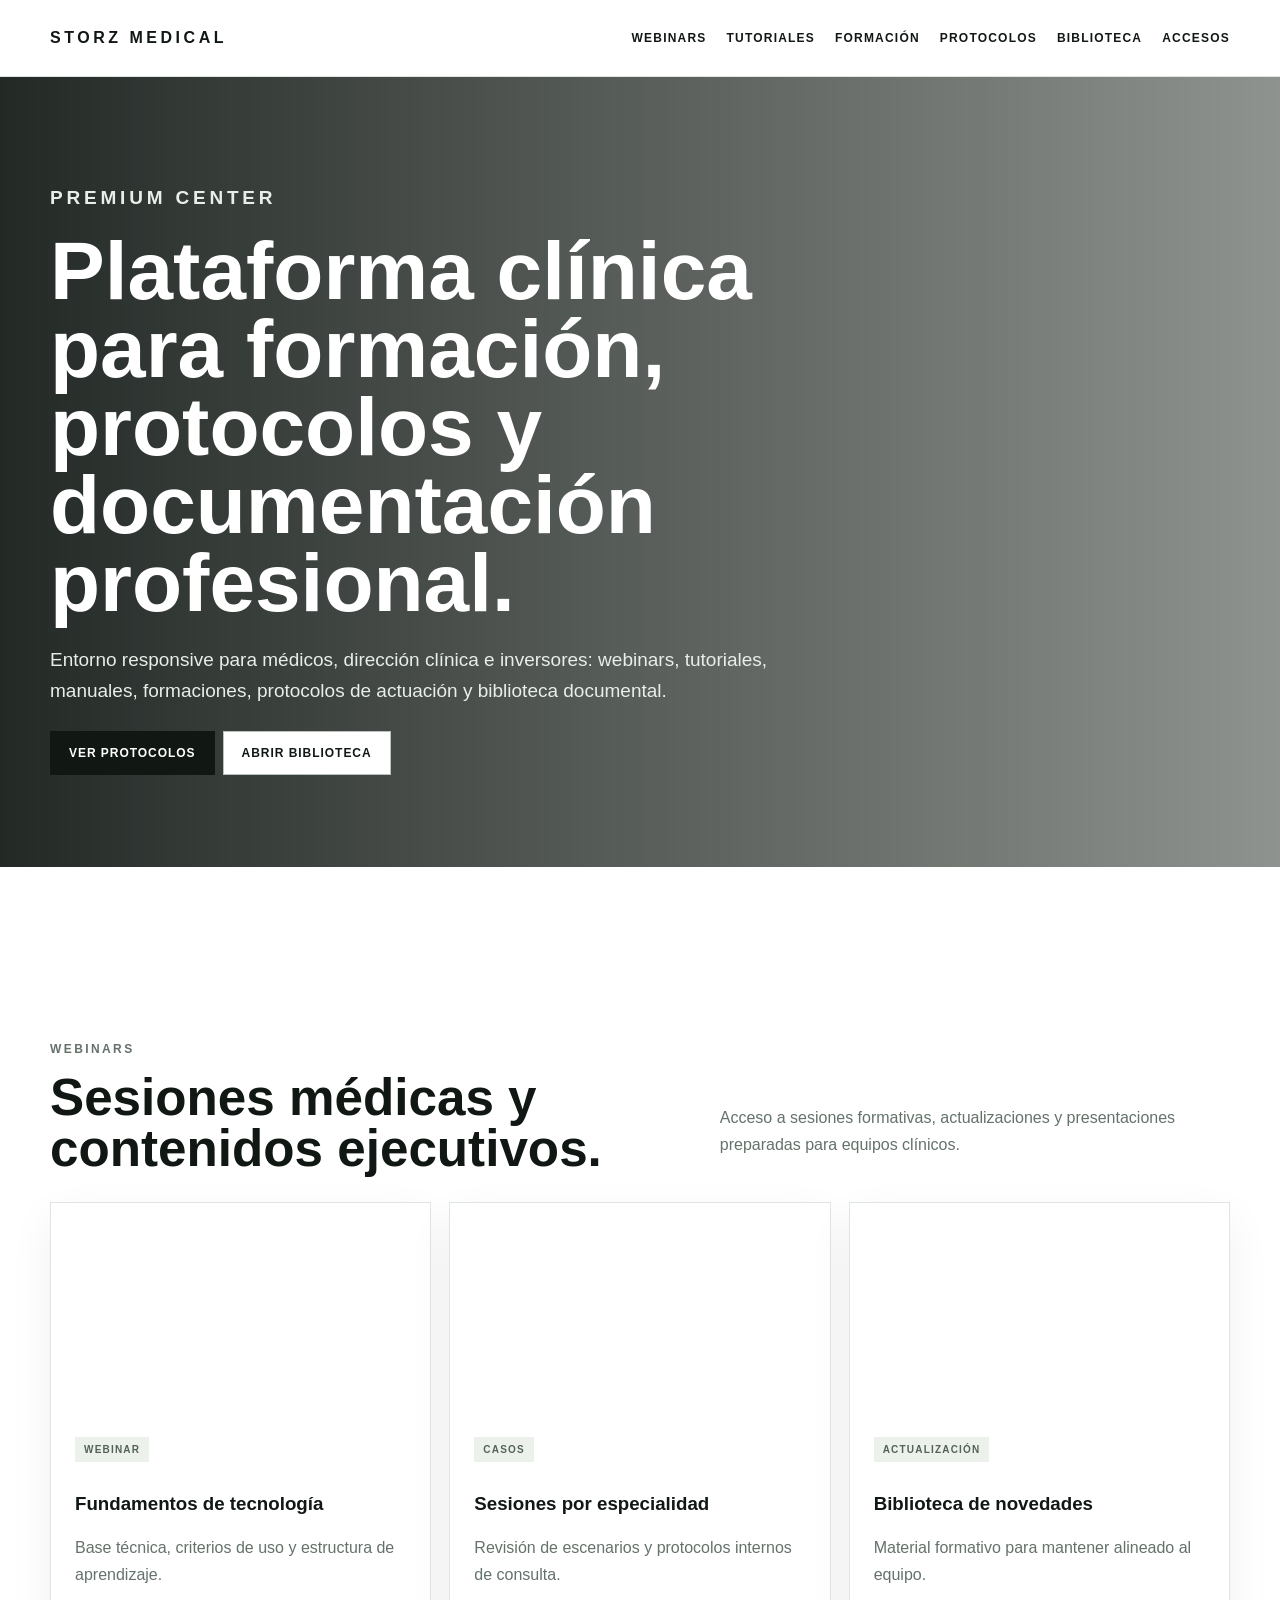
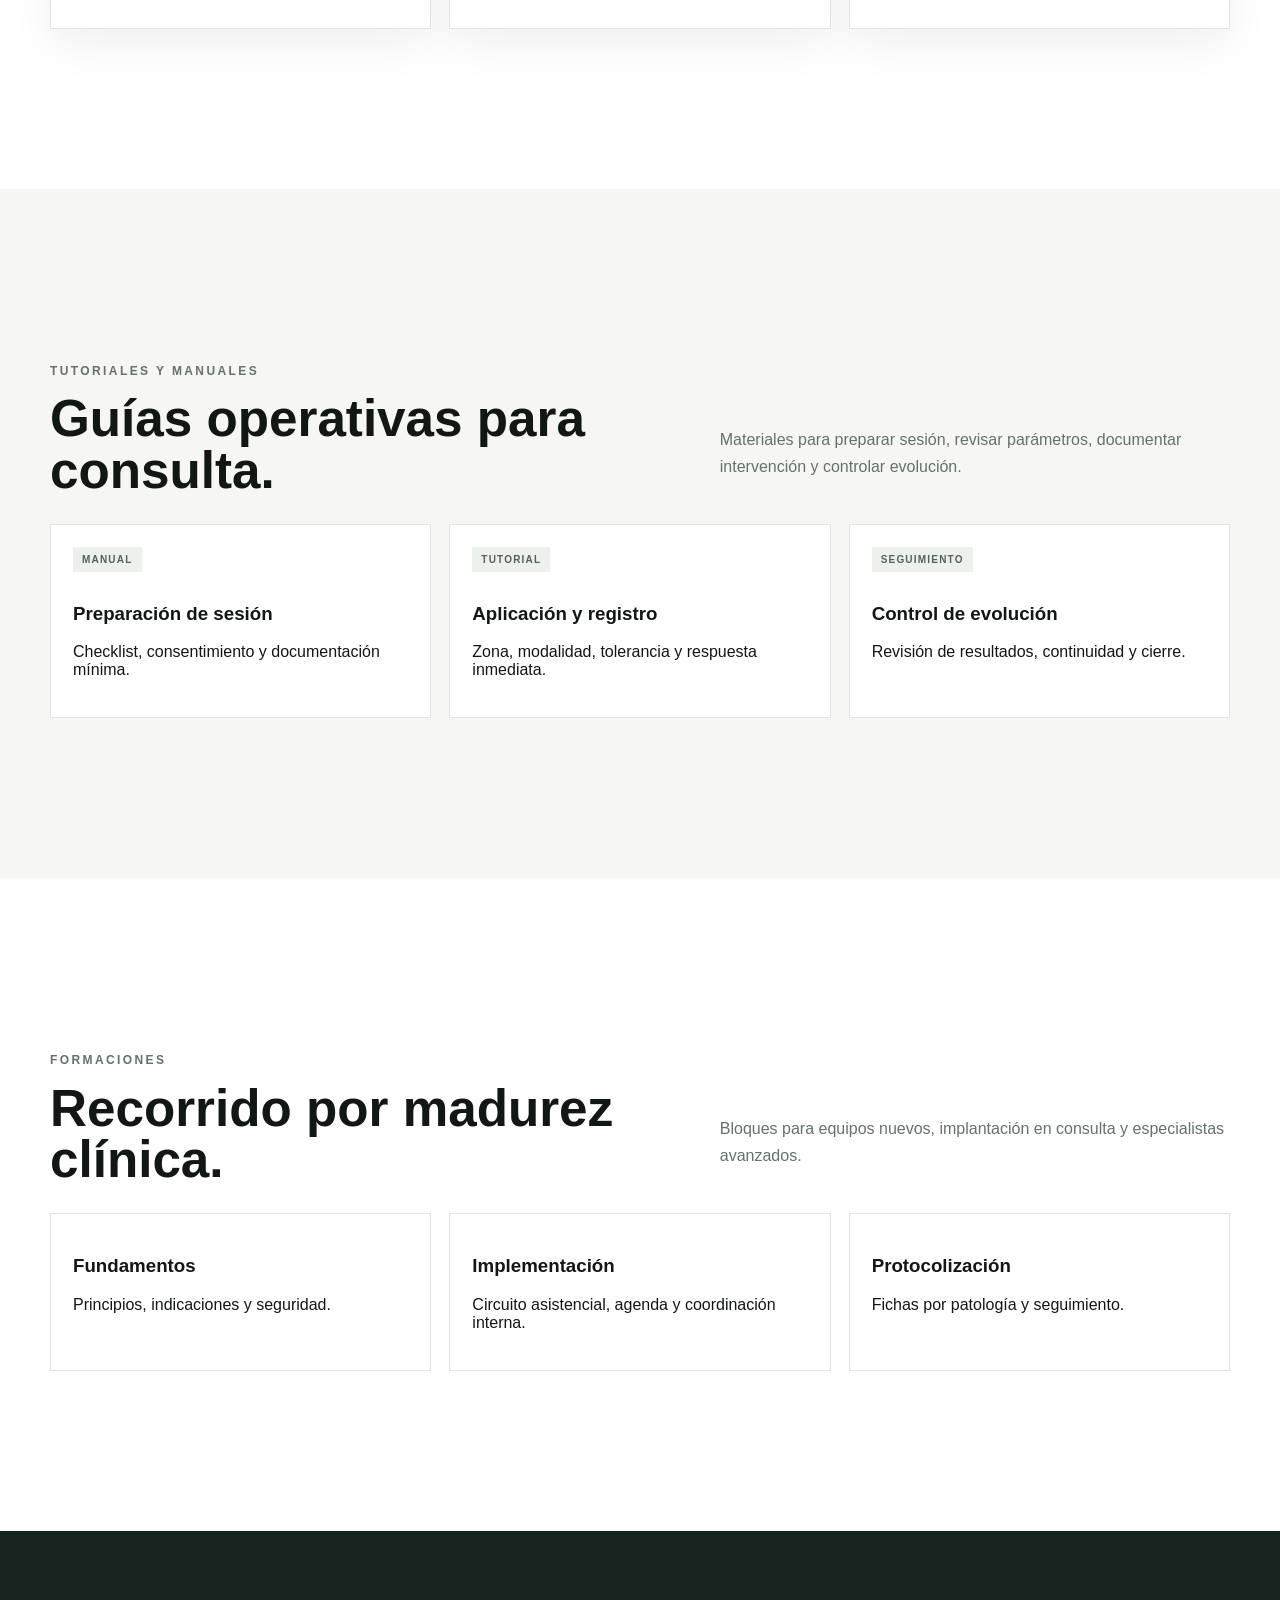
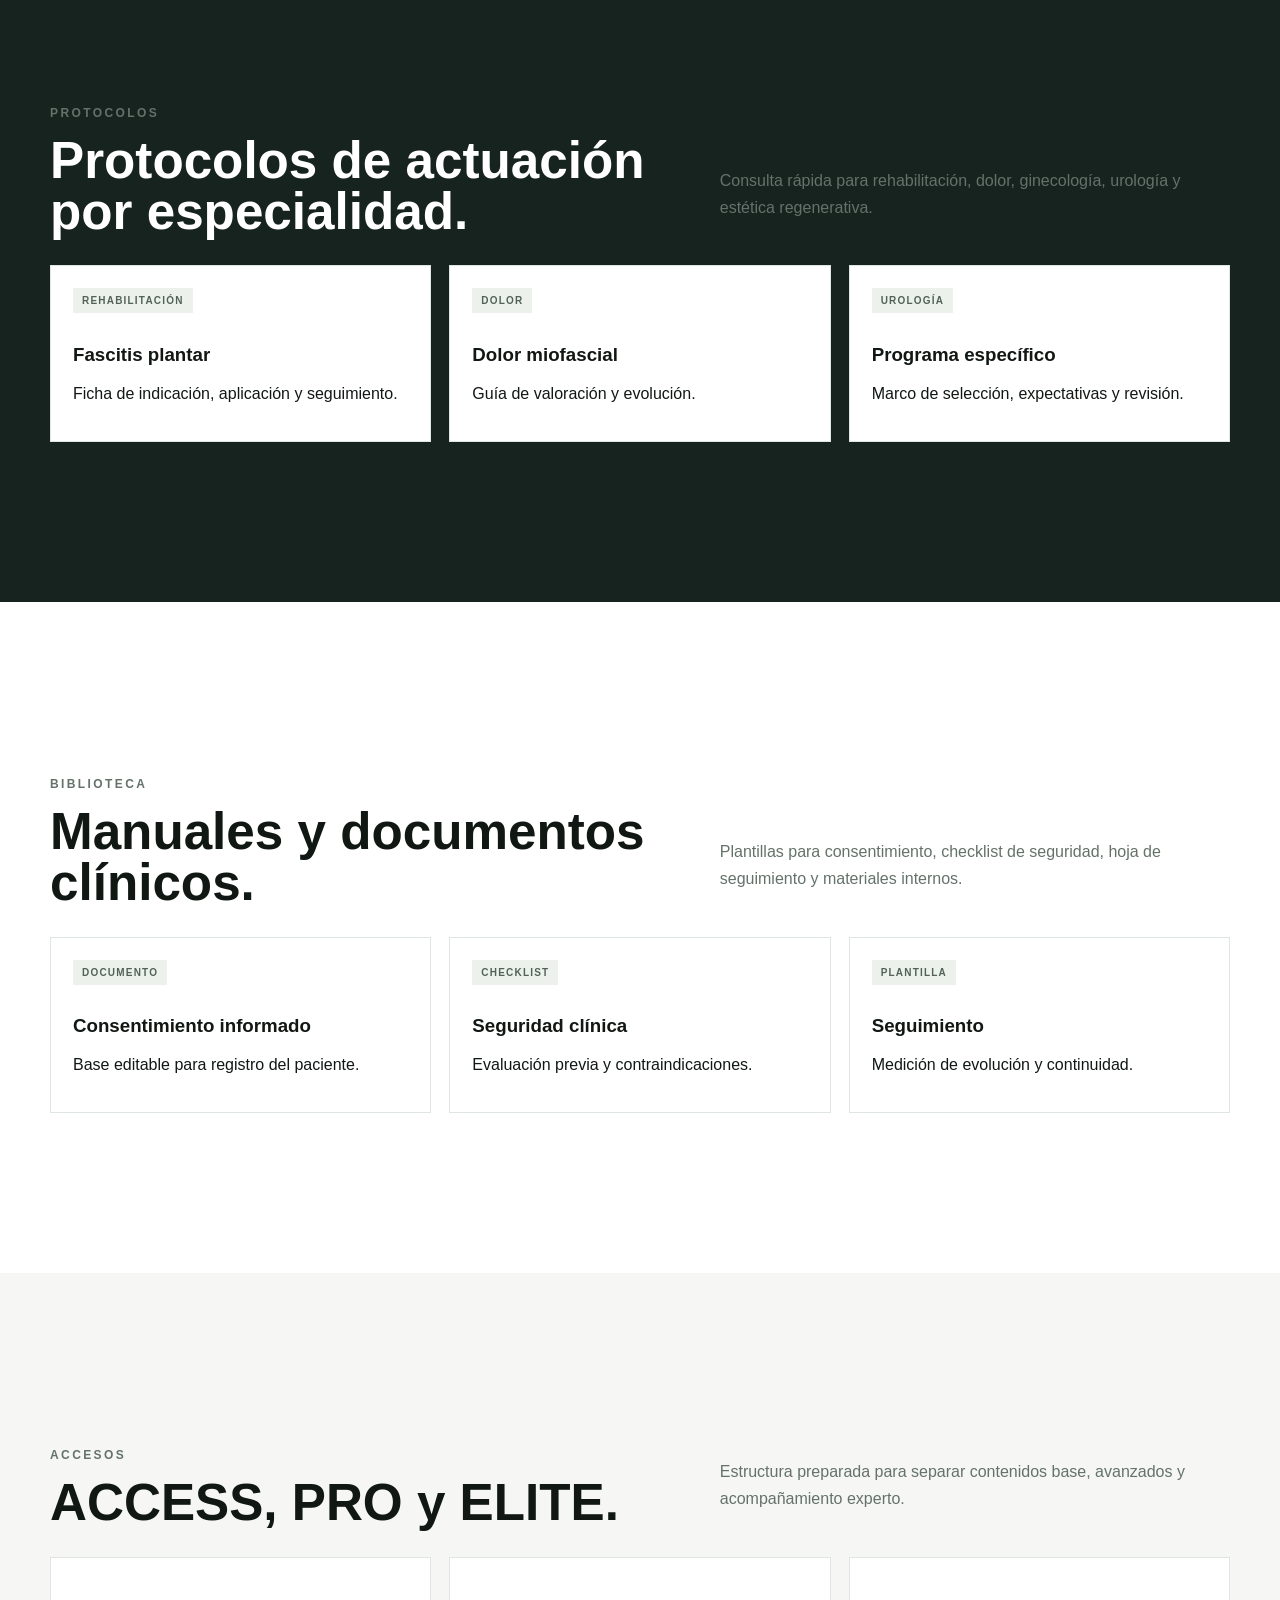
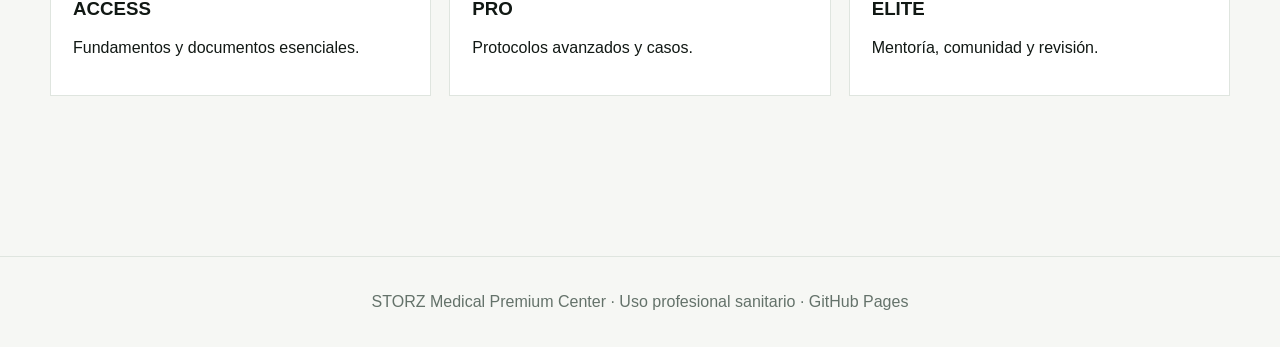
==== index.html @ dc5dd937 "Add GitHub Pages app" ====
<!doctype html><html lang="es"><head><meta charset="utf-8"><meta name="viewport" content="width=device-width,initial-scale=1"><title>STORZ Medical Premium Center</title><style>body{margin:0;font-family:Inter,Arial,sans-serif;background:#f6f7f4;color:#111814}a{text-decoration:none;color:inherit}.top{position:sticky;top:0;background:#fff;border-bottom:1px solid #dfe5df;z-index:5}.nav{max-width:1180px;margin:auto;height:76px;display:flex;align-items:center;justify-content:space-between;padding:0 24px}.logo{font-weight:800;letter-spacing:.22em}.links{display:flex;gap:20px;font-size:12px;text-transform:uppercase;letter-spacing:.1em;font-weight:800}.hero{background:linear-gradient(90deg,rgba(17,24,20,.92),rgba(17,24,20,.45)),url('https://images.unsplash.com/photo-1519494026892-80bbd2d6fd0d?auto=format&fit=crop&w=2200&q=82') center/cover;color:white}.wrap{max-width:1180px;margin:auto;padding:86px 24px}.hero h1{font-size:clamp(42px,7vw,82px);line-height:.95;max-width:880px;margin:0 0 22px}.hero p{font-size:19px;line-height:1.65;max-width:760px;color:#e8eee8}.btn{display:inline-flex;margin:6px 8px 6px 0;padding:14px 18px;border:1px solid #b9c2ba;background:#fff;color:#111814;font-weight:800;text-transform:uppercase;font-size:12px;letter-spacing:.08em}.btn.dark{background:#111814;color:white;border-color:#111814}.section{padding:74px 0}.section.white{background:#fff}.head{display:grid;grid-template-columns:1fr .8fr;gap:32px;align-items:end;margin-bottom:28px}.eyebrow{text-transform:uppercase;letter-spacing:.2em;font-size:12px;font-weight:900;color:#6f7f72}.head h2{font-size:clamp(32px,4vw,54px);line-height:1;margin:0}.head p,.card p{color:#64726a;line-height:1.7}.grid{display:grid;grid-template-columns:repeat(3,1fr);gap:18px}.card{background:white;border:1px solid #dfe5df;box-shadow:0 16px 42px rgba(17,24,20,.06);overflow:hidden}.pic{height:210px;background:var(--img) center/cover}.body{padding:24px}.tag{display:inline-block;background:#edf1ec;color:#536258;font-weight:900;font-size:10px;text-transform:uppercase;letter-spacing:.12em;padding:7px 9px;margin-bottom:12px}.dark{background:#17231f;color:white}.dark .card{color:#111814}.filters{display:flex;gap:10px;flex-wrap:wrap;margin-bottom:22px}.mini{background:#fff;border:1px solid #dfe5df;padding:22px;color:#111814}.footer{padding:36px 24px;text-align:center;color:#64726a;border-top:1px solid #dfe5df}@media(max-width:820px){.links{display:none}.head,.grid{grid-template-columns:1fr}.wrap{padding:56px 20px}}</style></head><body><header class="top"><div class="nav"><a class="logo" href="#home">STORZ MEDICAL</a><nav class="links"><a href="#webinars">Webinars</a><a href="#tutoriales">Tutoriales</a><a href="#formacion">Formación</a><a href="#protocolos">Protocolos</a><a href="#biblioteca">Biblioteca</a><a href="#accesos">Accesos</a></nav></div></header><main id="home"><section class="hero"><div class="wrap"><p class="eyebrow">Premium Center</p><h1>Plataforma clínica para formación, protocolos y documentación profesional.</h1><p>Entorno responsive para médicos, dirección clínica e inversores: webinars, tutoriales, manuales, formaciones, protocolos de actuación y biblioteca documental.</p><a class="btn dark" href="#protocolos">Ver protocolos</a><a class="btn" href="#biblioteca">Abrir biblioteca</a></div></section><section id="webinars" class="section white"><div class="wrap"><div class="head"><div><p class="eyebrow">Webinars</p><h2>Sesiones médicas y contenidos ejecutivos.</h2></div><p>Acceso a sesiones formativas, actualizaciones y presentaciones preparadas para equipos clínicos.</p></div><div class="grid"><article class="card"><div class="pic" style="--img:url('https://images.unsplash.com/photo-1579684385127-1ef15d508118?auto=format&fit=crop&w=1600&q=82')"></div><div class="body"><span class="tag">Webinar</span><h3>Fundamentos de tecnología</h3><p>Base técnica, criterios de uso y estructura de aprendizaje.</p></div></article><article class="card"><div class="pic" style="--img:url('https://images.unsplash.com/photo-1580281658626-ee379f3cce93?auto=format&fit=crop&w=1600&q=82')"></div><div class="body"><span class="tag">Casos</span><h3>Sesiones por especialidad</h3><p>Revisión de escenarios y protocolos internos de consulta.</p></div></article><article class="card"><div class="pic" style="--img:url('https://images.unsplash.com/photo-1582750433449-648ed127bb54?auto=format&fit=crop&w=1600&q=82')"></div><div class="body"><span class="tag">Actualización</span><h3>Biblioteca de novedades</h3><p>Material formativo para mantener alineado al equipo.</p></div></article></div></div></section><section id="tutoriales" class="section"><div class="wrap"><div class="head"><div><p class="eyebrow">Tutoriales y manuales</p><h2>Guías operativas para consulta.</h2></div><p>Materiales para preparar sesión, revisar parámetros, documentar intervención y controlar evolución.</p></div><div class="grid"><div class="mini"><span class="tag">Manual</span><h3>Preparación de sesión</h3><p>Checklist, consentimiento y documentación mínima.</p></div><div class="mini"><span class="tag">Tutorial</span><h3>Aplicación y registro</h3><p>Zona, modalidad, tolerancia y respuesta inmediata.</p></div><div class="mini"><span class="tag">Seguimiento</span><h3>Control de evolución</h3><p>Revisión de resultados, continuidad y cierre.</p></div></div></div></section><section id="formacion" class="section white"><div class="wrap"><div class="head"><div><p class="eyebrow">Formaciones</p><h2>Recorrido por madurez clínica.</h2></div><p>Bloques para equipos nuevos, implantación en consulta y especialistas avanzados.</p></div><div class="grid"><div class="mini"><h3>Fundamentos</h3><p>Principios, indicaciones y seguridad.</p></div><div class="mini"><h3>Implementación</h3><p>Circuito asistencial, agenda y coordinación interna.</p></div><div class="mini"><h3>Protocolización</h3><p>Fichas por patología y seguimiento.</p></div></div></div></section><section id="protocolos" class="section dark"><div class="wrap"><div class="head"><div><p class="eyebrow">Protocolos</p><h2>Protocolos de actuación por especialidad.</h2></div><p>Consulta rápida para rehabilitación, dolor, ginecología, urología y estética regenerativa.</p></div><div class="grid"><div class="mini"><span class="tag">Rehabilitación</span><h3>Fascitis plantar</h3><p>Ficha de indicación, aplicación y seguimiento.</p></div><div class="mini"><span class="tag">Dolor</span><h3>Dolor miofascial</h3><p>Guía de valoración y evolución.</p></div><div class="mini"><span class="tag">Urología</span><h3>Programa específico</h3><p>Marco de selección, expectativas y revisión.</p></div></div></div></section><section id="biblioteca" class="section white"><div class="wrap"><div class="head"><div><p class="eyebrow">Biblioteca</p><h2>Manuales y documentos clínicos.</h2></div><p>Plantillas para consentimiento, checklist de seguridad, hoja de seguimiento y materiales internos.</p></div><div class="grid"><div class="mini"><span class="tag">Documento</span><h3>Consentimiento informado</h3><p>Base editable para registro del paciente.</p></div><div class="mini"><span class="tag">Checklist</span><h3>Seguridad clínica</h3><p>Evaluación previa y contraindicaciones.</p></div><div class="mini"><span class="tag">Plantilla</span><h3>Seguimiento</h3><p>Medición de evolución y continuidad.</p></div></div></div></section><section id="accesos" class="section"><div class="wrap"><div class="head"><div><p class="eyebrow">Accesos</p><h2>ACCESS, PRO y ELITE.</h2></div><p>Estructura preparada para separar contenidos base, avanzados y acompañamiento experto.</p></div><div class="grid"><div class="mini"><h3>ACCESS</h3><p>Fundamentos y documentos esenciales.</p></div><div class="mini"><h3>PRO</h3><p>Protocolos avanzados y casos.</p></div><div class="mini"><h3>ELITE</h3><p>Mentoría, comunidad y revisión.</p></div></div></div></section></main><footer class="footer">STORZ Medical Premium Center · Uso profesional sanitario · GitHub Pages</footer></body></html>
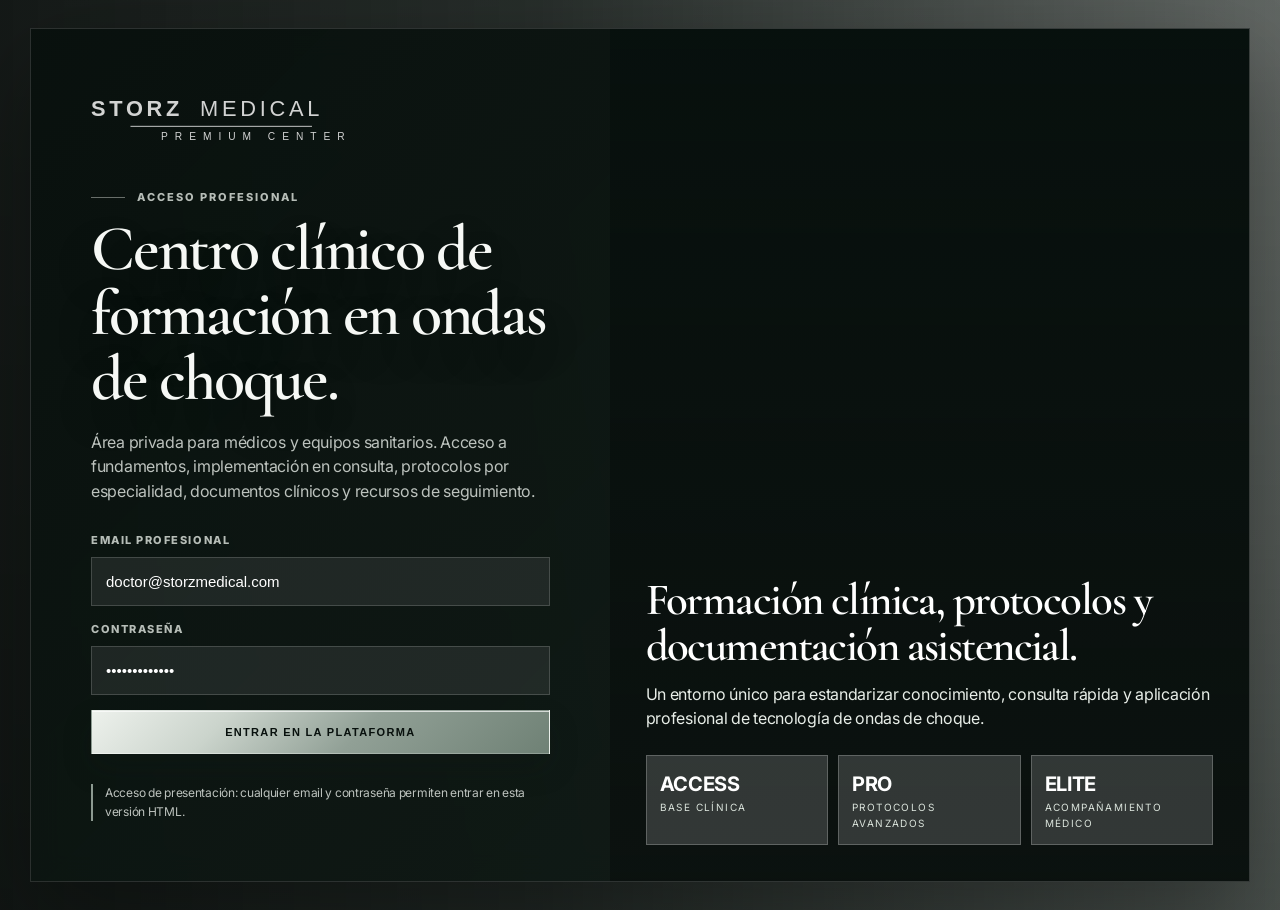
==== commit ba24633b: "New3" ====
--- a/index.html
+++ b/index.html
@@ -1 +1,739 @@
-<!doctype html><html lang="es"><head><meta charset="utf-8"><meta name="viewport" content="width=device-width,initial-scale=1"><title>STORZ Medical Premium Center</title><style>body{margin:0;font-family:Inter,Arial,sans-serif;background:#f6f7f4;color:#111814}a{text-decoration:none;color:inherit}.top{position:sticky;top:0;background:#fff;border-bottom:1px solid #dfe5df;z-index:5}.nav{max-width:1180px;margin:auto;height:76px;display:flex;align-items:center;justify-content:space-between;padding:0 24px}.logo{font-weight:800;letter-spacing:.22em}.links{display:flex;gap:20px;font-size:12px;text-transform:uppercase;letter-spacing:.1em;font-weight:800}.hero{background:linear-gradient(90deg,rgba(17,24,20,.92),rgba(17,24,20,.45)),url('https://images.unsplash.com/photo-1519494026892-80bbd2d6fd0d?auto=format&fit=crop&w=2200&q=82') center/cover;color:white}.wrap{max-width:1180px;margin:auto;padding:86px 24px}.hero h1{font-size:clamp(42px,7vw,82px);line-height:.95;max-width:880px;margin:0 0 22px}.hero p{font-size:19px;line-height:1.65;max-width:760px;color:#e8eee8}.btn{display:inline-flex;margin:6px 8px 6px 0;padding:14px 18px;border:1px solid #b9c2ba;background:#fff;color:#111814;font-weight:800;text-transform:uppercase;font-size:12px;letter-spacing:.08em}.btn.dark{background:#111814;color:white;border-color:#111814}.section{padding:74px 0}.section.white{background:#fff}.head{display:grid;grid-template-columns:1fr .8fr;gap:32px;align-items:end;margin-bottom:28px}.eyebrow{text-transform:uppercase;letter-spacing:.2em;font-size:12px;font-weight:900;color:#6f7f72}.head h2{font-size:clamp(32px,4vw,54px);line-height:1;margin:0}.head p,.card p{color:#64726a;line-height:1.7}.grid{display:grid;grid-template-columns:repeat(3,1fr);gap:18px}.card{background:white;border:1px solid #dfe5df;box-shadow:0 16px 42px rgba(17,24,20,.06);overflow:hidden}.pic{height:210px;background:var(--img) center/cover}.body{padding:24px}.tag{display:inline-block;background:#edf1ec;color:#536258;font-weight:900;font-size:10px;text-transform:uppercase;letter-spacing:.12em;padding:7px 9px;margin-bottom:12px}.dark{background:#17231f;color:white}.dark .card{color:#111814}.filters{display:flex;gap:10px;flex-wrap:wrap;margin-bottom:22px}.mini{background:#fff;border:1px solid #dfe5df;padding:22px;color:#111814}.footer{padding:36px 24px;text-align:center;color:#64726a;border-top:1px solid #dfe5df}@media(max-width:820px){.links{display:none}.head,.grid{grid-template-columns:1fr}.wrap{padding:56px 20px}}</style></head><body><header class="top"><div class="nav"><a class="logo" href="#home">STORZ MEDICAL</a><nav class="links"><a href="#webinars">Webinars</a><a href="#tutoriales">Tutoriales</a><a href="#formacion">Formación</a><a href="#protocolos">Protocolos</a><a href="#biblioteca">Biblioteca</a><a href="#accesos">Accesos</a></nav></div></header><main id="home"><section class="hero"><div class="wrap"><p class="eyebrow">Premium Center</p><h1>Plataforma clínica para formación, protocolos y documentación profesional.</h1><p>Entorno responsive para médicos, dirección clínica e inversores: webinars, tutoriales, manuales, formaciones, protocolos de actuación y biblioteca documental.</p><a class="btn dark" href="#protocolos">Ver protocolos</a><a class="btn" href="#biblioteca">Abrir biblioteca</a></div></section><section id="webinars" class="section white"><div class="wrap"><div class="head"><div><p class="eyebrow">Webinars</p><h2>Sesiones médicas y contenidos ejecutivos.</h2></div><p>Acceso a sesiones formativas, actualizaciones y presentaciones preparadas para equipos clínicos.</p></div><div class="grid"><article class="card"><div class="pic" style="--img:url('https://images.unsplash.com/photo-1579684385127-1ef15d508118?auto=format&fit=crop&w=1600&q=82')"></div><div class="body"><span class="tag">Webinar</span><h3>Fundamentos de tecnología</h3><p>Base técnica, criterios de uso y estructura de aprendizaje.</p></div></article><article class="card"><div class="pic" style="--img:url('https://images.unsplash.com/photo-1580281658626-ee379f3cce93?auto=format&fit=crop&w=1600&q=82')"></div><div class="body"><span class="tag">Casos</span><h3>Sesiones por especialidad</h3><p>Revisión de escenarios y protocolos internos de consulta.</p></div></article><article class="card"><div class="pic" style="--img:url('https://images.unsplash.com/photo-1582750433449-648ed127bb54?auto=format&fit=crop&w=1600&q=82')"></div><div class="body"><span class="tag">Actualización</span><h3>Biblioteca de novedades</h3><p>Material formativo para mantener alineado al equipo.</p></div></article></div></div></section><section id="tutoriales" class="section"><div class="wrap"><div class="head"><div><p class="eyebrow">Tutoriales y manuales</p><h2>Guías operativas para consulta.</h2></div><p>Materiales para preparar sesión, revisar parámetros, documentar intervención y controlar evolución.</p></div><div class="grid"><div class="mini"><span class="tag">Manual</span><h3>Preparación de sesión</h3><p>Checklist, consentimiento y documentación mínima.</p></div><div class="mini"><span class="tag">Tutorial</span><h3>Aplicación y registro</h3><p>Zona, modalidad, tolerancia y respuesta inmediata.</p></div><div class="mini"><span class="tag">Seguimiento</span><h3>Control de evolución</h3><p>Revisión de resultados, continuidad y cierre.</p></div></div></div></section><section id="formacion" class="section white"><div class="wrap"><div class="head"><div><p class="eyebrow">Formaciones</p><h2>Recorrido por madurez clínica.</h2></div><p>Bloques para equipos nuevos, implantación en consulta y especialistas avanzados.</p></div><div class="grid"><div class="mini"><h3>Fundamentos</h3><p>Principios, indicaciones y seguridad.</p></div><div class="mini"><h3>Implementación</h3><p>Circuito asistencial, agenda y coordinación interna.</p></div><div class="mini"><h3>Protocolización</h3><p>Fichas por patología y seguimiento.</p></div></div></div></section><section id="protocolos" class="section dark"><div class="wrap"><div class="head"><div><p class="eyebrow">Protocolos</p><h2>Protocolos de actuación por especialidad.</h2></div><p>Consulta rápida para rehabilitación, dolor, ginecología, urología y estética regenerativa.</p></div><div class="grid"><div class="mini"><span class="tag">Rehabilitación</span><h3>Fascitis plantar</h3><p>Ficha de indicación, aplicación y seguimiento.</p></div><div class="mini"><span class="tag">Dolor</span><h3>Dolor miofascial</h3><p>Guía de valoración y evolución.</p></div><div class="mini"><span class="tag">Urología</span><h3>Programa específico</h3><p>Marco de selección, expectativas y revisión.</p></div></div></div></section><section id="biblioteca" class="section white"><div class="wrap"><div class="head"><div><p class="eyebrow">Biblioteca</p><h2>Manuales y documentos clínicos.</h2></div><p>Plantillas para consentimiento, checklist de seguridad, hoja de seguimiento y materiales internos.</p></div><div class="grid"><div class="mini"><span class="tag">Documento</span><h3>Consentimiento informado</h3><p>Base editable para registro del paciente.</p></div><div class="mini"><span class="tag">Checklist</span><h3>Seguridad clínica</h3><p>Evaluación previa y contraindicaciones.</p></div><div class="mini"><span class="tag">Plantilla</span><h3>Seguimiento</h3><p>Medición de evolución y continuidad.</p></div></div></div></section><section id="accesos" class="section"><div class="wrap"><div class="head"><div><p class="eyebrow">Accesos</p><h2>ACCESS, PRO y ELITE.</h2></div><p>Estructura preparada para separar contenidos base, avanzados y acompañamiento experto.</p></div><div class="grid"><div class="mini"><h3>ACCESS</h3><p>Fundamentos y documentos esenciales.</p></div><div class="mini"><h3>PRO</h3><p>Protocolos avanzados y casos.</p></div><div class="mini"><h3>ELITE</h3><p>Mentoría, comunidad y revisión.</p></div></div></div></section></main><footer class="footer">STORZ Medical Premium Center · Uso profesional sanitario · GitHub Pages</footer></body></html>+<!doctype html><html lang="es"><head><meta charset="utf-8"><meta name="viewport" content="width=device-width, initial-scale=1"><title>Acceso · STORZ Medical Premium Center</title><meta name="description" content="Acceso profesional a STORZ Medical Premium Center"><link rel="icon" href="[data-uri]"><style>@import url('https://fonts.googleapis.com/css2?family=Inter:wght@300;400;500;600;700;800&family=Cormorant+Garamond:wght@500;600&display=swap');
+:root{
+  --page:#f7f8f5;--paper:#ffffff;--paper2:#eef1ec;--ink:#111814;--text:#2b3831;--muted:#66736b;--line:rgba(73,88,78,.16);
+  --brand:#637469;--brand2:#8d9a91;--metal:#d6d7d0;--deep:#111814;--deep2:#1a241f;--accent:#dad6c8;--ok:#607468;
+  --shadow:0 22px 70px rgba(18,27,22,.11);--shadow2:0 10px 30px rgba(18,27,22,.08);--max:1510px;
+}
+*{box-sizing:border-box}html{scroll-behavior:smooth}body{margin:0;background:var(--page);color:var(--text);font-family:Inter,system-ui,-apple-system,Segoe UI,Arial,sans-serif;line-height:1.55;letter-spacing:-.018em}a{color:inherit;text-decoration:none}img{max-width:100%;display:block}.container{width:min(var(--max),100%);margin:0 auto;padding:0 clamp(18px,3vw,46px)}.hidden{display:none!important}
+.btn{display:inline-flex;align-items:center;justify-content:center;gap:10px;min-height:44px;padding:12px 16px;border:1px solid rgba(73,88,78,.22);background:#fff;color:#17211b;font-size:11px;text-transform:uppercase;letter-spacing:.12em;font-weight:800;cursor:pointer;transition:.18s ease}.btn:hover{transform:translateY(-1px);box-shadow:0 10px 24px rgba(18,27,22,.09)}.btn.primary{background:linear-gradient(135deg,#eef0eb 0%,#c4cbc3 42%,#68786c 100%);border-color:transparent;color:#111814}.btn.dark{background:#111814;color:#fff;border-color:#111814}.btn.ghost{background:transparent}.tag,.micro{display:inline-flex;align-items:center;gap:7px;border:1px solid rgba(99,116,105,.18);background:#f2f4f0;color:#56655c;font-size:10px;text-transform:uppercase;letter-spacing:.13em;font-weight:800;padding:7px 9px}.micro{background:#fff;color:#66736b}.kicker,.eyebrow{font-size:11px;text-transform:uppercase;letter-spacing:.18em;color:#647469;font-weight:800;margin:0 0 10px}.eyebrow:before{content:"";width:34px;height:1px;background:#8d9a91;display:inline-block;margin-right:12px;vertical-align:middle}
+h1,h2,h3{color:var(--ink)}h1,h2{font-family:"Cormorant Garamond",Georgia,serif;font-weight:600;letter-spacing:-.035em;line-height:1.02;margin:0}.section h2{font-size:clamp(34px,3.7vw,52px)}.page-title{font-size:clamp(38px,4.5vw,64px)}p{margin:0;color:var(--muted)}
+.login-page{min-height:100vh;background:linear-gradient(135deg,#fbfcf8 0%,#eef1eb 52%,#d5ddd4 100%);padding:28px;display:grid;place-items:center}.login-frame{width:min(1220px,100%);min-height:690px;display:grid;grid-template-columns:.95fr 1.05fr;background:rgba(255,255,255,.86);border:1px solid rgba(95,112,101,.22);box-shadow:var(--shadow);overflow:hidden}.login-panel{padding:clamp(32px,5vw,60px);display:flex;flex-direction:column;justify-content:center}.login-logo{width:min(260px,70vw);margin-bottom:44px}.login-panel h1{font-size:clamp(42px,5vw,64px);max-width:560px;margin-bottom:18px}.login-panel p{max-width:570px}.login-form{display:grid;gap:15px;margin-top:28px;max-width:520px}.field{display:grid;gap:8px}.field label{font-size:11px;text-transform:uppercase;letter-spacing:.14em;font-weight:800;color:#617068}.field input{background:#fff;border:1px solid rgba(73,88,78,.22);padding:15px 14px;font-size:15px;outline:none;color:#111814}.field input:focus{border-color:#68786c;box-shadow:0 0 0 4px rgba(104,120,108,.12)}.login-note{font-size:12px;color:#6f7d75;border-left:2px solid #8d9a91;padding-left:12px;margin-top:15px}.login-visual{position:relative;min-height:520px;background:#d8ddd5;overflow:hidden}.login-visual:before{content:"";position:absolute;inset:0;background:linear-gradient(180deg,rgba(13,18,16,.03),rgba(13,18,16,.62)),url('https://images.unsplash.com/photo-1551076805-e1869033e561?auto=format&fit=crop&w=1900&q=82');background-size:cover;background-position:center}.login-visual-content{position:absolute;left:36px;right:36px;bottom:36px;color:#fff}.login-visual-content h2{font-size:clamp(30px,3.5vw,46px);color:#fff;margin:0 0 12px}.login-visual-content p{color:#e8eee8;max-width:620px}.access-strip{display:grid;grid-template-columns:repeat(3,1fr);gap:10px;margin-top:24px}.access-strip div{background:rgba(255,255,255,.16);border:1px solid rgba(255,255,255,.22);padding:13px}.access-strip strong{font-size:20px;display:block;color:#fff}.access-strip span{display:block;font-size:10px;text-transform:uppercase;letter-spacing:.14em;color:#dbe4dc}
+.topbar{position:sticky;top:0;z-index:50;background:rgba(255,255,255,.92);backdrop-filter:blur(18px);border-bottom:1px solid var(--line)}.nav{height:80px;display:flex;align-items:center;justify-content:space-between;gap:18px}.brand{display:flex;align-items:center;gap:13px;min-width:210px}.brand img.logo{width:188px}.brand-mark{width:38px;height:38px;border:1px solid rgba(104,120,108,.28);display:grid;place-items:center;background:linear-gradient(145deg,#fff,#cfd6cf 58%,#58685d);box-shadow:inset 0 0 14px rgba(255,255,255,.46)}.brand-mark img{width:22px}.navlinks{display:flex;align-items:center;gap:3px}.navlinks a{font-size:10.5px;text-transform:uppercase;letter-spacing:.11em;color:#445048;padding:12px 9px;border:1px solid transparent;font-weight:800}.navlinks a:hover,.navlinks a.active{border-color:rgba(104,120,108,.25);background:#f1f3ef}.nav-actions{display:flex;align-items:center;gap:8px}.menu-toggle{display:none;width:46px;height:46px;background:#fff;border:1px solid var(--line);font-size:24px;color:#111814}.mobile-panel{display:none}
+.hero-app{background:linear-gradient(180deg,#fff 0%,#f7f8f5 100%);border-bottom:1px solid var(--line);overflow:hidden}.hero-grid{display:grid;grid-template-columns:1.02fr .98fr;gap:clamp(28px,4vw,58px);align-items:center;padding-top:clamp(52px,6vw,82px);padding-bottom:clamp(52px,6vw,82px)}.hero-copy h1{font-size:clamp(42px,5.2vw,72px);max-width:820px}.hero-copy p{font-size:17px;max-width:720px;margin:22px 0 26px}.hero-actions{display:flex;flex-wrap:wrap;gap:12px}.hero-media{position:relative;min-height:480px;display:grid;align-items:end}.hero-media:before{content:"";position:absolute;inset:0;background:linear-gradient(180deg,rgba(17,24,20,.06),rgba(17,24,20,.48)),url('https://images.unsplash.com/photo-1519494026892-80bbd2d6fd0d?auto=format&fit=crop&w=1900&q=82');background-size:cover;background-position:center;border:1px solid rgba(73,88,78,.16);box-shadow:var(--shadow)}.brand-card{position:relative;margin:0 28px 28px;padding:22px;background:rgba(255,255,255,.84);border:1px solid rgba(73,88,78,.18);box-shadow:var(--shadow2);backdrop-filter:blur(10px)}.brand-card img{border:1px solid rgba(73,88,78,.15);margin-bottom:14px}.metric-row{display:grid;grid-template-columns:repeat(3,1fr);gap:10px}.metric{background:#f7f8f5;border:1px solid rgba(73,88,78,.12);padding:14px}.metric strong{display:block;font-size:24px;color:#111814}.metric span{display:block;font-size:10px;text-transform:uppercase;letter-spacing:.12em;color:#68766e;font-weight:800}.status-line{display:flex;flex-wrap:wrap;gap:9px;margin-top:24px}.pill{display:inline-flex;align-items:center;gap:8px;padding:9px 10px;background:#eef0eb;border:1px solid rgba(104,120,108,.16);font-size:10px;text-transform:uppercase;letter-spacing:.12em;font-weight:800;color:#526157}.pill:before{content:"";width:6px;height:6px;background:#68786c;border-radius:50%}
+.section{padding:clamp(58px,6vw,88px) 0}.section.white{background:#fff}.section.soft{background:#eef1ec}.section.deep{background:#111814;color:#eef2ed}.section.deep h2,.section.deep h3{color:#fff}.section.deep p{color:#c4cec6}.section-head{display:grid;grid-template-columns:1.08fr .92fr;gap:32px;align-items:end;margin-bottom:30px}.section-head p{max-width:760px}.grid{display:grid;gap:20px}.cols-2{grid-template-columns:repeat(2,minmax(0,1fr))}.cols-3{grid-template-columns:repeat(3,minmax(0,1fr))}.cols-4{grid-template-columns:repeat(4,minmax(0,1fr))}.auto-grid{grid-template-columns:repeat(auto-fit,minmax(245px,1fr))}.tile{position:relative;min-height:335px;overflow:hidden;border:1px solid rgba(73,88,78,.15);background:#111814;display:flex;align-items:flex-end;box-shadow:0 16px 55px rgba(20,27,23,.10)}.tile:before{content:"";position:absolute;inset:0;background:linear-gradient(180deg,rgba(13,18,16,.04),rgba(13,18,16,.78)),var(--img);background-size:cover;background-position:center;transition:.35s ease}.tile:hover:before{transform:scale(1.035)}.tile-content{position:relative;z-index:2;padding:24px;color:#fff}.tile small{display:inline-flex;font-size:10px;text-transform:uppercase;letter-spacing:.15em;color:#e2e9e2;font-weight:800}.tile h3{font-size:clamp(24px,2.1vw,32px);line-height:1.04;margin:11px 0 9px;color:#fff}.tile p{color:#dbe4dc;margin-bottom:16px}.arrow{font-size:11px;text-transform:uppercase;letter-spacing:.13em;font-weight:800;color:#fff}.card{background:#fff;border:1px solid rgba(73,88,78,.14);box-shadow:0 14px 38px rgba(22,30,25,.055);display:flex;flex-direction:column;min-width:0;min-height:100%}.card-media{min-height:200px;background:var(--img);background-size:cover;background-position:center;border-bottom:1px solid rgba(73,88,78,.1)}.card-pad{padding:22px}.card h3{font-size:clamp(21px,1.7vw,27px);line-height:1.12;margin:11px 0 9px}.card p{margin-bottom:16px}.resource-meta,.resource-actions{display:flex;flex-wrap:wrap;gap:8px}.resource-actions{margin-top:auto;padding-top:12px}.program-row{display:grid;grid-template-columns:.42fr 1fr .28fr;gap:20px;align-items:start;border-top:1px solid var(--line);padding:24px 0}.program-row:first-child{border-top:0}.program-row h3{font-size:27px;margin:0}.program-row ul{margin:0;padding-left:18px;color:#526057}.program-row li{margin:5px 0}.program-row .number{font-family:"Cormorant Garamond",Georgia,serif;font-size:48px;line-height:1;color:#9aa59d}.filters{display:flex;flex-wrap:wrap;gap:8px;margin-bottom:24px}.filter-btn{border:1px solid rgba(99,116,105,.18);background:#fff;color:#56655c;padding:10px 12px;font-size:10px;text-transform:uppercase;letter-spacing:.12em;font-weight:800;cursor:pointer}.filter-btn.active,.filter-btn:hover{background:#111814;color:#fff;border-color:#111814}.searchbar{display:flex;gap:12px;margin-bottom:22px}.searchbar input{flex:1;min-width:220px;background:#fff;border:1px solid rgba(73,88,78,.18);padding:14px 15px;outline:none;color:#111814;font-size:15px}.searchbar input:focus{border-color:#68786c;box-shadow:0 0 0 4px rgba(104,120,108,.11)}.empty{display:none;padding:22px;background:#fff;border:1px solid var(--line);color:#65726a}.carousel-wrap{position:relative}.carousel{display:grid;grid-auto-flow:column;grid-auto-columns:minmax(290px,390px);gap:18px;overflow-x:auto;scroll-snap-type:x mandatory;padding-bottom:12px;scrollbar-width:thin}.carousel .card{scroll-snap-align:start}.carousel-controls{display:flex;gap:8px;justify-content:flex-end;margin-bottom:14px}.round{width:42px;height:42px;border:1px solid rgba(73,88,78,.2);background:#fff;color:#111814;cursor:pointer}.round:hover{background:#eef1ec}.split{display:grid;grid-template-columns:.95fr 1.05fr;gap:38px;align-items:center}.metal-panel{background:linear-gradient(135deg,#f8f9f5,#d9ded6 52%,#87968d);border:1px solid rgba(73,88,78,.18);padding:28px;color:#15201a;box-shadow:var(--shadow)}.metal-panel h3{font-size:clamp(34px,3vw,48px);margin:0 0 12px}.flow{display:grid;gap:12px}.flow-step{background:#fff;border:1px solid rgba(73,88,78,.14);padding:20px;display:grid;grid-template-columns:auto 1fr;gap:16px}.flow-step:before{content:"";width:16px;height:16px;border:2px solid #68786c;margin-top:5px}.flow-step h3{font-size:21px;margin:0 0 5px}.flow-step p{margin:0}.page-hero{background:#fff;border-bottom:1px solid var(--line);overflow:hidden}.page-hero .container{display:grid;grid-template-columns:1.15fr .85fr;gap:36px;align-items:end;padding-top:clamp(56px,6vw,86px);padding-bottom:clamp(42px,5vw,66px)}.page-hero p{font-size:16px;max-width:760px;margin-top:15px}.hero-image{min-height:292px;background:var(--hero-img);background-size:cover;background-position:center;border:1px solid rgba(73,88,78,.15);box-shadow:var(--shadow)}.breadcrumb{font-size:11px;text-transform:uppercase;letter-spacing:.15em;color:#68786c;font-weight:800;margin-bottom:16px}.breadcrumb a{color:#1d2923}.dashboard-grid{display:grid;grid-template-columns:minmax(190px,245px) 1fr;gap:24px}.rail{background:#fff;border:1px solid rgba(73,88,78,.14);padding:14px;align-self:start}.rail a{display:flex;justify-content:space-between;gap:10px;padding:13px;border-bottom:1px solid rgba(73,88,78,.08);color:#435149;font-weight:700;font-size:13px}.rail a:last-child{border-bottom:0}.rail a:hover{background:#f2f4f0}.statline{display:grid;grid-template-columns:repeat(4,1fr);gap:12px;margin-bottom:20px}.stat{background:#fff;border:1px solid rgba(73,88,78,.14);padding:17px}.stat strong{font-size:28px;color:#111814;display:block}.stat span{font-size:10px;text-transform:uppercase;letter-spacing:.12em;color:#66736b;font-weight:800}.access-card{background:#fff;border:1px solid rgba(73,88,78,.14);box-shadow:0 14px 38px rgba(22,30,25,.055);padding:26px;min-height:100%;display:flex;flex-direction:column}.access-card h3{font-size:clamp(30px,2.8vw,44px);margin:14px 0 10px}.access-card ul{margin:16px 0 22px;padding-left:19px;color:#526057}.access-card li{margin:8px 0}.access-card .btn{margin-top:auto;align-self:flex-start}.access-wide{display:grid;grid-template-columns:.75fr 1.25fr;gap:22px;align-items:start}.access-summary{background:#111814;color:#fff;border:1px solid rgba(73,88,78,.2);padding:28px}.access-summary h2{color:#fff;font-size:44px}.access-summary p{color:#d1d9d2;margin-top:14px}.compare-table{background:#fff;border:1px solid rgba(73,88,78,.14);overflow:auto}.compare-table table{width:100%;border-collapse:collapse;min-width:720px}.compare-table th,.compare-table td{padding:16px;border-bottom:1px solid rgba(73,88,78,.11);text-align:left}.compare-table th{font-size:11px;text-transform:uppercase;letter-spacing:.12em;color:#56655c;background:#f4f6f2}.detail-shell{background:#fff}.detail-layout{display:grid;grid-template-columns:minmax(0,2.25fr) minmax(260px,.75fr);gap:30px;align-items:start}.article{background:#fff;border:1px solid rgba(73,88,78,.12);padding:clamp(24px,3vw,38px)}.article h1{font-size:clamp(38px,4vw,58px);margin:12px 0 16px}.article h2{font-size:clamp(26px,2.4vw,36px);margin:34px 0 12px}.article p,.article li{color:#536159}.article ul{padding-left:20px}.article li{margin:8px 0}.clinical-list{display:grid;grid-template-columns:repeat(2,minmax(0,1fr));gap:12px;margin:18px 0}.clinical-list div{background:#f7f8f5;border:1px solid rgba(73,88,78,.12);padding:16px}.meta-panel{background:#f7f8f5;border:1px solid rgba(73,88,78,.13);padding:20px}.meta-panel dl{margin:0;display:grid;gap:14px}.meta-panel dt{font-size:10px;text-transform:uppercase;letter-spacing:.13em;color:#647469;font-weight:800}.meta-panel dd{margin:3px 0 0;color:#111814;font-weight:700}.download-strip{display:flex;flex-wrap:wrap;gap:10px;padding:18px;background:#f2f4f0;border:1px solid rgba(73,88,78,.12);margin:24px 0}.source-note{font-size:12px;border-left:2px solid #8d9a91;padding-left:12px;color:#66736b}.footer{padding:48px 0;background:#0b100d;color:#aeb7af}.footer-grid{display:grid;grid-template-columns:1.2fr repeat(4,1fr);gap:24px}.footer img{width:188px;opacity:.92}.footer p{color:#aeb7af}.footer h4{font-size:11px;text-transform:uppercase;letter-spacing:.15em;color:#eef2ed}.footer a{display:block;margin:8px 0;color:#aeb7af}.footer a:hover{color:#fff}.fineprint{border-top:1px solid rgba(255,255,255,.1);margin-top:32px;padding-top:17px;font-size:12px;color:#7f8b83}
+@media (max-width:1180px){.navlinks,.nav-actions{display:none}.menu-toggle{display:block}.mobile-panel{display:none;position:absolute;top:80px;left:0;right:0;background:#fff;border-bottom:1px solid var(--line);padding:16px 24px;box-shadow:var(--shadow2)}.mobile-panel.open{display:grid}.mobile-panel a{padding:13px;border-bottom:1px solid rgba(73,88,78,.08);text-transform:uppercase;letter-spacing:.12em;font-size:12px;font-weight:800}.hero-grid,.page-hero .container,.split,.detail-layout,.access-wide,.dashboard-grid{grid-template-columns:1fr}.rail{display:grid;grid-template-columns:repeat(3,1fr);gap:8px}.rail a{border:1px solid rgba(73,88,78,.08)}.hero-media{min-height:390px}.statline{grid-template-columns:repeat(2,1fr)}.footer-grid{grid-template-columns:1.2fr 1fr 1fr}.program-row{grid-template-columns:.22fr 1fr}.program-row .btn{grid-column:2}}
+@media (max-width:760px){.login-page{padding:14px}.login-frame{grid-template-columns:1fr;min-height:0}.login-visual{min-height:360px}.access-strip{grid-template-columns:1fr}.nav{height:74px}.brand img.logo{width:152px}.brand-mark{width:34px;height:34px}.mobile-panel{top:74px}.hero-grid{padding-top:42px;padding-bottom:42px}.hero-copy h1,.page-title{font-size:40px}.hero-copy p{font-size:15px}.section-head{grid-template-columns:1fr}.cols-2,.cols-3,.cols-4{grid-template-columns:1fr}.program-row{grid-template-columns:1fr}.program-row .number{font-size:38px}.program-row .btn{grid-column:auto}.rail{grid-template-columns:1fr}.statline{grid-template-columns:1fr}.searchbar{display:block}.searchbar input{width:100%;margin-bottom:10px}.clinical-list{grid-template-columns:1fr}.footer-grid{grid-template-columns:1fr}.carousel{grid-auto-columns:minmax(260px,88vw)}.brand-card{margin:0 16px 16px}.hero-media{min-height:320px}.article{padding:22px}.metric-row{grid-template-columns:1fr}.access-wide{gap:16px}}
+
+/* === V6 HERO/TOPBAR OVERRIDE — applied over V4 without changing content or structure === */
+:root{
+  --v6-dark:#09110e;
+  --v6-dark-2:#111c17;
+  --v6-green:#6f8175;
+  --v6-green-2:#aab6ad;
+  --v6-metal:#d8ddd6;
+}
+
+.topbar{
+  background:rgba(8,14,12,.96)!important;
+  border-bottom:1px solid rgba(214,221,214,.13)!important;
+  box-shadow:0 18px 40px rgba(0,0,0,.18);
+}
+.nav{height:82px!important;}
+.brand img.logo{
+  filter:brightness(0) invert(1) contrast(.82) opacity(.82);
+}
+.brand-mark{
+  background:linear-gradient(145deg,#eef1ed 0%,#bfc8c0 52%,#617368 100%)!important;
+  border-color:rgba(255,255,255,.20)!important;
+}
+.navlinks a{
+  color:rgba(239,244,239,.82)!important;
+  letter-spacing:.14em!important;
+  border-color:transparent!important;
+}
+.navlinks a:hover,
+.navlinks a.active{
+  color:#fff!important;
+  background:rgba(255,255,255,.055)!important;
+  border-color:rgba(214,221,214,.22)!important;
+}
+.nav-actions .btn{
+  background:transparent!important;
+  color:#f5f7f3!important;
+  border-color:rgba(214,221,214,.22)!important;
+}
+.menu-toggle{
+  background:rgba(255,255,255,.05)!important;
+  color:#fff!important;
+  border-color:rgba(214,221,214,.18)!important;
+}
+
+.btn.primary{
+  background:linear-gradient(135deg,#edf1ec 0%,#cbd4cc 28%,#91a096 58%,#6f8175 100%)!important;
+  color:#08100d!important;
+  border-color:rgba(255,255,255,.18)!important;
+  box-shadow:inset 0 1px 0 rgba(255,255,255,.68),0 14px 30px rgba(16,27,21,.18)!important;
+}
+.btn.dark{
+  background:linear-gradient(135deg,#17231d 0%,#08110e 100%)!important;
+}
+
+.hero-app{
+  position:relative!important;
+  background:
+    linear-gradient(90deg,rgba(5,10,8,.88) 0%,rgba(8,15,12,.78) 38%,rgba(8,15,12,.42) 70%,rgba(8,15,12,.64) 100%),
+    linear-gradient(180deg,rgba(21,34,27,.12),rgba(21,34,27,.35)),
+    url('https://images.unsplash.com/photo-1519494026892-80bbd2d6fd0d?auto=format&fit=crop&w=2200&q=86') center/cover no-repeat!important;
+  border-bottom:1px solid rgba(214,221,214,.12)!important;
+  color:#eef3ee!important;
+}
+.hero-app:before{
+  content:"";
+  position:absolute;
+  left:0;right:0;top:0;height:1px;
+  background:linear-gradient(90deg,transparent,rgba(216,221,214,.32),transparent);
+}
+.hero-app .hero-grid{
+  min-height:clamp(560px,68vh,760px)!important;
+  padding-top:clamp(60px,7vw,105px)!important;
+  padding-bottom:clamp(60px,7vw,105px)!important;
+}
+.hero-app .eyebrow,
+.hero-app .kicker{color:rgba(228,235,228,.80)!important;}
+.hero-app .eyebrow:before{background:rgba(216,221,214,.45)!important;}
+.hero-app h1,
+.hero-app h2,
+.hero-app h3{color:#f6f8f5!important;}
+.hero-app .hero-copy h1{
+  font-size:clamp(42px,5.3vw,78px)!important;
+  max-width:900px!important;
+  text-shadow:0 22px 44px rgba(0,0,0,.32);
+}
+.hero-app .hero-copy p{
+  color:rgba(240,245,240,.88)!important;
+  max-width:760px!important;
+}
+.hero-app .pill{
+  background:rgba(255,255,255,.08)!important;
+  border-color:rgba(255,255,255,.16)!important;
+  color:rgba(244,248,244,.88)!important;
+}
+.hero-app .pill:before{background:var(--v6-metal)!important;}
+.hero-app .hero-media:before{
+  background:
+    linear-gradient(180deg,rgba(12,19,16,.10),rgba(12,19,16,.62)),
+    url('https://images.unsplash.com/photo-1580281658626-ee379f3cce93?auto=format&fit=crop&w=1700&q=84') center/cover no-repeat!important;
+  border-color:rgba(255,255,255,.16)!important;
+}
+.hero-app .hero-media:after{
+  content:"";
+  position:absolute;
+  inset:22px;
+  border:1px solid rgba(255,255,255,.10);
+  pointer-events:none;
+}
+.hero-app .brand-card{
+  background:rgba(239,243,239,.88)!important;
+  border-color:rgba(255,255,255,.24)!important;
+  box-shadow:0 30px 80px rgba(0,0,0,.28)!important;
+  backdrop-filter:blur(12px);
+}
+.hero-app .brand-card:before{
+  content:"";
+  position:absolute;
+  left:22px;right:22px;top:0;height:3px;
+  background:linear-gradient(90deg,#d8ddd6,#6f8175,#d8ddd6);
+}
+
+.page-hero{
+  position:relative!important;
+  overflow:hidden!important;
+  background:
+    linear-gradient(90deg,rgba(5,10,8,.90) 0%,rgba(8,15,12,.76) 40%,rgba(8,15,12,.42) 74%,rgba(8,15,12,.62) 100%),
+    linear-gradient(180deg,rgba(26,42,33,.14),rgba(5,10,8,.40)),
+    var(--page-hero-bg, url('https://images.unsplash.com/photo-1579684385127-1ef15d508118?auto=format&fit=crop&w=2200&q=86')) center/cover no-repeat!important;
+  border-bottom:1px solid rgba(214,221,214,.14)!important;
+  color:#eef3ee!important;
+}
+.page-hero:before{
+  content:"";
+  position:absolute;
+  inset:0;
+  background:radial-gradient(circle at 88% 20%,rgba(203,212,204,.14),transparent 34%);
+  pointer-events:none;
+}
+.page-hero .container{
+  position:relative;
+  z-index:1;
+  grid-template-columns:minmax(0,950px)!important;
+  align-items:center!important;
+  min-height:clamp(440px,54vh,640px)!important;
+  padding-top:clamp(70px,8vw,118px)!important;
+  padding-bottom:clamp(70px,8vw,118px)!important;
+}
+.page-hero .hero-image{display:none!important;}
+.page-hero .breadcrumb,
+.page-hero .breadcrumb a,
+.page-hero .eyebrow{color:rgba(231,237,231,.82)!important;}
+.page-hero .eyebrow:before{background:rgba(216,221,214,.46)!important;}
+.page-hero .page-title{
+  color:#f6f8f5!important;
+  font-size:clamp(40px,5.1vw,78px)!important;
+  max-width:980px!important;
+  text-shadow:0 22px 44px rgba(0,0,0,.34);
+}
+.page-hero p{
+  color:rgba(240,245,240,.88)!important;
+  max-width:760px!important;
+}
+
+.card,.access-card,.stat,.rail,.compare-table,.article,.meta-panel{
+  border-color:rgba(83,101,91,.17)!important;
+}
+.card:hover,.access-card:hover{
+  box-shadow:0 22px 58px rgba(18,27,22,.10)!important;
+}
+.tag{
+  background:linear-gradient(135deg,#f6f8f5 0%,#e0e6df 100%)!important;
+  color:#4f6157!important;
+}
+.section.deep{
+  background:linear-gradient(180deg,#111c17 0%,#07100d 100%)!important;
+}
+
+@media (max-width:1180px){
+  .mobile-panel{
+    background:rgba(8,14,12,.98)!important;
+    border-bottom-color:rgba(214,221,214,.16)!important;
+  }
+  .mobile-panel a{
+    color:#eef3ee!important;
+    border-bottom-color:rgba(214,221,214,.10)!important;
+  }
+  .hero-app .hero-grid{grid-template-columns:1fr!important;}
+  .hero-app .hero-media{min-height:360px!important;}
+}
+@media (max-width:760px){
+  .nav{height:74px!important;}
+  .page-hero .container{min-height:420px!important;padding-top:56px!important;padding-bottom:56px!important;}
+  .page-hero .page-title,.hero-app .hero-copy h1{font-size:clamp(38px,12vw,52px)!important;}
+  .hero-app .hero-grid{min-height:auto!important;}
+  .hero-app .hero-media{min-height:300px!important;}
+}
+
+
+/* ===== V8 MOBILE-FIRST RESPONSIVE PATCH ===== */
+html,body{max-width:100%;overflow-x:hidden;-webkit-text-size-adjust:100%}
+img{max-width:100%;height:auto}
+.container{width:100%;max-width:min(var(--max),100%);padding-left:clamp(18px,4vw,54px);padding-right:clamp(18px,4vw,54px)}
+.carousel{
+  display:flex!important;
+  grid-auto-flow:unset!important;
+  grid-auto-columns:unset!important;
+  overflow-x:auto!important;
+  overflow-y:hidden!important;
+  scroll-snap-type:x mandatory;
+  -webkit-overflow-scrolling:touch;
+  overscroll-behavior-x:contain;
+  gap:18px;
+  padding-bottom:18px;
+  scrollbar-width:thin;
+}
+.carousel>*{
+  flex:0 0 clamp(300px,34vw,420px);
+  scroll-snap-align:start;
+  scroll-snap-stop:always;
+}
+.carousel .card{height:auto}
+.carousel-controls{display:flex;gap:8px}
+.round{touch-action:manipulation}
+.btn,.filter-btn,.menu-toggle{touch-action:manipulation}
+
+@media (max-width:1180px){
+  .carousel>*{flex-basis:clamp(300px,48vw,420px)}
+  .mobile-panel.open{display:grid}
+  .mobile-panel a{line-height:1.2}
+}
+
+@media (max-width:760px){
+  body{font-size:15px;line-height:1.55}
+  .container{padding-left:18px;padding-right:18px}
+  .login-page{min-height:100svh;padding:0;display:block}
+  .login-frame{width:100%;min-height:100svh;grid-template-columns:1fr;border:0;box-shadow:none}
+  .login-panel{padding:24px 20px 26px}
+  .login-logo{width:min(190px,66vw);margin-bottom:26px}
+  .login-panel h1{font-size:clamp(34px,11vw,46px);line-height:1.02;letter-spacing:-.045em}
+  .login-panel p{font-size:15px;line-height:1.55}
+  .login-form{gap:12px;margin-top:22px}
+  .field{gap:6px}
+  .field input{width:100%;min-height:48px;font-size:16px}
+  .login-form .btn,.login-form button{width:100%;min-height:50px}
+  .login-note{font-size:12px;line-height:1.45}
+  .login-visual{min-height:auto;padding:24px 20px 36px;background:linear-gradient(180deg,#17231d 0%,#0d1512 100%)}
+  .login-visual:before{opacity:.22}
+  .login-visual:after{inset:14px}
+  .login-visual-content{position:relative;left:auto;right:auto;bottom:auto}
+  .login-visual-content h2{font-size:clamp(26px,8vw,34px);line-height:1.08}
+  .access-strip{grid-template-columns:1fr;gap:8px}
+  .access-strip div{padding:12px}
+  .access-strip strong{font-size:18px}
+  .access-strip span{font-size:9px}
+
+  .topbar{position:sticky}
+  .nav{height:66px}
+  .brand{min-width:auto;gap:9px}
+  .brand img.logo{width:140px}
+  .brand-mark{width:32px;height:32px}
+  .menu-toggle{display:grid;place-items:center;min-width:44px;height:44px;font-size:22px}
+  .mobile-panel{top:66px;padding:8px 18px 14px;max-height:calc(100svh - 66px);overflow:auto}
+  .mobile-panel.open{display:grid;grid-template-columns:1fr}
+  .mobile-panel a{padding:14px 2px;font-size:11px;letter-spacing:.12em}
+
+  .hero-grid,.page-hero .container{grid-template-columns:1fr;gap:22px;padding-top:34px;padding-bottom:34px}
+  .hero-copy h1,.page-title,.article h1{font-size:clamp(34px,11vw,46px);line-height:1.03}
+  .hero-copy p,.page-hero p{font-size:15px;line-height:1.55;margin:16px 0 20px}
+  .hero-actions{display:grid;grid-template-columns:1fr;gap:10px}
+  .hero-actions .btn{width:100%}
+  .status-line{display:grid;grid-template-columns:1fr;gap:8px}
+  .pill{width:100%;justify-content:flex-start}
+  .hero-media{min-height:320px}
+  .brand-card{margin:0 12px 12px;padding:14px}
+  .metric-row{grid-template-columns:1fr}
+  .metric{padding:12px}
+
+  .section{padding:44px 0}
+  .section-head{grid-template-columns:1fr;gap:14px;margin-bottom:22px}
+  .section h2{font-size:clamp(28px,9vw,38px);line-height:1.07}
+  .kicker,.eyebrow{font-size:10px;letter-spacing:.16em}
+  .grid.cols-3,.grid.cols-4,.grid.cols-2,.grid.auto-grid{grid-template-columns:1fr!important}
+  .tile{min-height:300px}
+  .tile-content{padding:20px}
+  .tile h3{font-size:27px}
+  .card-media{min-height:180px}
+  .card-pad,.access-card,.stat,.article,.meta-panel{padding:18px}
+  .card h3{font-size:23px}
+  .resource-actions{display:grid;grid-template-columns:1fr;width:100%;gap:9px}
+  .resource-actions .btn{width:100%}
+
+  .carousel-controls{justify-content:flex-start;margin-top:-6px;margin-bottom:12px}
+  .round{width:44px;height:44px;border-radius:999px}
+  .carousel{
+    margin-left:-18px;
+    margin-right:-18px;
+    padding-left:18px;
+    padding-right:18px;
+    scroll-padding-left:18px;
+    gap:14px;
+    touch-action:pan-x;
+  }
+  .carousel>.card,.carousel>*{
+    flex:0 0 calc(88vw - 18px)!important;
+    width:calc(88vw - 18px)!important;
+    max-width:370px;
+    min-width:272px;
+  }
+  .carousel .card{min-height:auto}
+
+  .dashboard-grid,.split,.detail-layout,.access-wide{grid-template-columns:1fr!important}
+  .rail{display:flex;overflow-x:auto;gap:8px;padding:10px;position:static;scroll-snap-type:x mandatory}
+  .rail a{flex:0 0 auto;white-space:nowrap;border:1px solid rgba(73,88,78,.1);scroll-snap-align:start}
+  .statline{grid-template-columns:1fr 1fr;gap:10px}
+  .searchbar{display:block}
+  .searchbar input{width:100%;min-height:48px;font-size:16px}
+  .filters{
+    display:flex;
+    overflow-x:auto;
+    flex-wrap:nowrap;
+    padding-bottom:8px;
+    margin-left:-18px;
+    margin-right:-18px;
+    padding-left:18px;
+    padding-right:18px;
+    scroll-snap-type:x mandatory;
+  }
+  .filter-btn{flex:0 0 auto;white-space:nowrap;scroll-snap-align:start}
+  .clinical-list{grid-template-columns:1fr}
+  .flow-step{grid-template-columns:1fr}
+  .footer-grid{grid-template-columns:1fr;gap:16px}
+}
+
+@media (max-width:390px){
+  .hero-copy h1,.page-title,.login-panel h1,.article h1{font-size:34px}
+  .statline{grid-template-columns:1fr}
+  .carousel>.card,.carousel>*{flex-basis:86vw!important;width:86vw!important}
+  .brand img.logo{width:128px}
+}
+
+/* ===== V8 RESPONSIVE HOTFIX — no content changes ===== */
+.login-page{
+  background:
+    linear-gradient(90deg,rgba(5,10,8,.92) 0%,rgba(8,15,12,.84) 42%,rgba(8,15,12,.55) 100%),
+    linear-gradient(180deg,rgba(21,34,27,.18),rgba(21,34,27,.42)),
+    url('https://images.unsplash.com/photo-1519494026892-80bbd2d6fd0d?auto=format&fit=crop&w=2200&q=86') center/cover no-repeat!important;
+  color:#eef3ee!important;
+}
+.login-frame{
+  background:rgba(8,14,12,.78)!important;
+  border-color:rgba(214,221,214,.16)!important;
+  box-shadow:0 34px 90px rgba(0,0,0,.34)!important;
+  backdrop-filter:blur(14px);
+}
+.login-panel{
+  background:linear-gradient(135deg,rgba(9,17,14,.92),rgba(17,28,23,.74))!important;
+}
+.login-logo{filter:brightness(0) invert(1) contrast(.86) opacity(.88)}
+.login-panel h1,.login-panel h2{color:#f6f8f5!important;text-shadow:0 18px 40px rgba(0,0,0,.30)}
+.login-panel p,.login-panel .login-note{color:rgba(238,243,238,.78)!important}
+.login-panel .eyebrow,.login-panel .field label{color:rgba(231,237,231,.78)!important}
+.login-panel .eyebrow:before{background:rgba(216,221,214,.46)!important}
+.login-panel .field input{
+  background:rgba(255,255,255,.08)!important;
+  border-color:rgba(214,221,214,.20)!important;
+  color:#fff!important;
+}
+.login-panel .field input:focus{border-color:rgba(216,221,214,.52)!important;box-shadow:0 0 0 4px rgba(216,221,214,.10)!important}
+.login-panel .field input::placeholder{color:rgba(255,255,255,.50)!important}
+.login-visual{background:#07100d!important}
+.login-visual:before{
+  background:linear-gradient(180deg,rgba(13,18,16,.08),rgba(13,18,16,.66)),url('https://images.unsplash.com/photo-1551076805-e1869033e561?auto=format&fit=crop&w=1900&q=82') center/cover no-repeat!important;
+}
+
+@media (max-width:860px){
+  html,body{width:100%!important;max-width:100%!important;overflow-x:hidden!important}
+  body{position:relative!important}
+  main,.topbar,.hero-app,.page-hero,.section,.footer{width:100%!important;max-width:100vw!important;overflow-x:hidden!important}
+  .container{
+    width:100%!important;
+    max-width:100%!important;
+    padding-left:18px!important;
+    padding-right:18px!important;
+    margin-left:auto!important;
+    margin-right:auto!important;
+    min-width:0!important;
+  }
+  .nav{width:100%!important;max-width:100%!important;min-width:0!important;overflow:hidden!important}
+  .brand{min-width:0!important;max-width:calc(100vw - 92px)!important;overflow:hidden!important}
+  .brand img.logo{max-width:138px!important;width:138px!important}
+  .hero-grid,.page-hero .container,.section-head,.dashboard-grid,.split,.detail-layout,.access-wide,
+  .grid,.clinical-list,.footer-grid,.program-row,.flow-step{
+    width:100%!important;
+    max-width:100%!important;
+    min-width:0!important;
+    grid-template-columns:1fr!important;
+  }
+  .hero-copy,.hero-media,.section-head>*,.dashboard-grid>*,.split>*,.detail-layout>*,.access-wide>*,.grid>*,.program-row>*{
+    min-width:0!important;
+    max-width:100%!important;
+  }
+  .hero-copy h1,.page-title,.article h1{
+    font-size:clamp(32px,9.2vw,42px)!important;
+    line-height:1.04!important;
+    overflow-wrap:break-word!important;
+  }
+  .section h2{font-size:clamp(27px,8vw,36px)!important;line-height:1.08!important}
+  .hero-copy p,.page-hero p,.section-head p{font-size:15px!important;line-height:1.55!important;max-width:100%!important}
+  .section{padding:42px 0!important}
+  .page-hero .container{min-height:360px!important;padding-top:46px!important;padding-bottom:46px!important}
+
+  .rail{
+    display:flex!important;
+    width:100%!important;
+    max-width:100%!important;
+    min-width:0!important;
+    overflow-x:auto!important;
+    overflow-y:hidden!important;
+    -webkit-overflow-scrolling:touch!important;
+    scroll-snap-type:x mandatory!important;
+    gap:8px!important;
+    padding:0 0 10px 0!important;
+    margin:0 0 16px 0!important;
+    background:transparent!important;
+    border:0!important;
+  }
+  .rail a{
+    flex:0 0 auto!important;
+    min-width:max-content!important;
+    max-width:none!important;
+    white-space:nowrap!important;
+    scroll-snap-align:start!important;
+    padding:12px 14px!important;
+    border:1px solid rgba(73,88,78,.12)!important;
+    background:#fff!important;
+  }
+  .rail a span{margin-left:10px!important}
+
+  .statline{
+    display:grid!important;
+    width:100%!important;
+    max-width:100%!important;
+    min-width:0!important;
+    grid-template-columns:1fr!important;
+    gap:10px!important;
+    margin-bottom:18px!important;
+  }
+  .stat{
+    width:100%!important;
+    max-width:100%!important;
+    min-width:0!important;
+    padding:18px!important;
+  }
+  .stat strong{font-size:30px!important;line-height:1!important}
+
+  .searchbar{display:block!important;width:100%!important;max-width:100%!important;min-width:0!important;margin-bottom:16px!important;overflow:visible!important}
+  .searchbar input{width:100%!important;max-width:100%!important;min-width:0!important;font-size:16px!important;padding:14px!important;margin:0!important}
+  .filters{
+    display:flex!important;
+    flex-wrap:nowrap!important;
+    width:auto!important;
+    max-width:none!important;
+    overflow-x:auto!important;
+    overflow-y:hidden!important;
+    -webkit-overflow-scrolling:touch!important;
+    scroll-snap-type:x mandatory!important;
+    gap:8px!important;
+    padding:0 18px 10px 18px!important;
+    margin-left:-18px!important;
+    margin-right:-18px!important;
+    margin-bottom:18px!important;
+  }
+  .filter-btn{flex:0 0 auto!important;white-space:nowrap!important;scroll-snap-align:start!important}
+
+  .card,.tile,.access-card,.article,.meta-panel,.metal-panel,.compare-table,.access-summary,
+  [data-dashboard-latest]>*{
+    width:100%!important;
+    max-width:100%!important;
+    min-width:0!important;
+  }
+  .card h3,.tile h3,.access-card h3,.article h1,.article h2{overflow-wrap:break-word!important;word-break:normal!important}
+  .card-pad,.access-card,.article,.meta-panel,.metal-panel,.access-summary{padding:18px!important}
+  .resource-meta,.resource-actions,.download-strip{max-width:100%!important;min-width:0!important}
+  .resource-actions,.download-strip{display:grid!important;grid-template-columns:1fr!important;gap:9px!important}
+  .resource-actions .btn,.download-strip .btn{width:100%!important}
+
+  .carousel-wrap{width:100%!important;max-width:100%!important;min-width:0!important;overflow:hidden!important}
+  .carousel{
+    display:flex!important;
+    width:100%!important;
+    max-width:100%!important;
+    min-width:0!important;
+    overflow-x:auto!important;
+    overflow-y:hidden!important;
+    -webkit-overflow-scrolling:touch!important;
+    overscroll-behavior-x:contain!important;
+    scroll-snap-type:x mandatory!important;
+    scroll-padding-left:0!important;
+    gap:12px!important;
+    padding:0 0 14px 0!important;
+    margin:0!important;
+    touch-action:pan-x!important;
+  }
+  .carousel>*{
+    flex:0 0 min(84vw,340px)!important;
+    width:min(84vw,340px)!important;
+    max-width:min(84vw,340px)!important;
+    min-width:0!important;
+    scroll-snap-align:start!important;
+    scroll-snap-stop:always!important;
+  }
+  .carousel .card{height:auto!important;min-height:0!important}
+  .carousel-controls{display:flex!important;justify-content:flex-start!important;margin:0 0 12px 0!important;gap:8px!important}
+  .round{width:44px!important;height:44px!important;min-width:44px!important}
+
+  .login-page{min-height:100svh!important;padding:0!important;display:block!important}
+  .login-frame{width:100%!important;min-height:100svh!important;grid-template-columns:1fr!important;border:0!important;box-shadow:none!important}
+  .login-panel{padding:30px 20px 26px!important}
+  .login-panel h1{font-size:clamp(32px,9vw,40px)!important;line-height:1.04!important}
+  .login-panel p{font-size:15px!important;line-height:1.55!important}
+  .login-logo{width:min(188px,62vw)!important;margin-bottom:24px!important}
+  .login-form{width:100%!important;max-width:100%!important;gap:12px!important;margin-top:22px!important}
+  .field input{width:100%!important;min-height:50px!important;font-size:16px!important}
+  .login-form .btn,.login-form button{width:100%!important;min-height:52px!important}
+  .login-visual{min-height:auto!important;padding:26px 20px 34px!important}
+  .login-visual-content{position:relative!important;left:auto!important;right:auto!important;bottom:auto!important}
+  .access-strip{grid-template-columns:1fr!important;gap:8px!important}
+}
+
+@media (min-width:520px) and (max-width:860px){
+  .statline{grid-template-columns:repeat(2,minmax(0,1fr))!important}
+}
+
+@media (max-width:390px){
+  .container{padding-left:16px!important;padding-right:16px!important}
+  .filters{margin-left:-16px!important;margin-right:-16px!important;padding-left:16px!important;padding-right:16px!important}
+  .hero-copy h1,.page-title,.article h1,.login-panel h1{font-size:32px!important}
+  .carousel>*{flex-basis:82vw!important;width:82vw!important;max-width:82vw!important}
+}
+</style></head><body><main class="login-page"><section class="login-frame"><div class="login-panel"><img class="login-logo" src="[data-uri]" alt="STORZ Medical Premium Center"><p class="eyebrow">Acceso profesional</p><h1>Centro clínico de formación en ondas de choque.</h1><p>Área privada para médicos y equipos sanitarios. Acceso a fundamentos, implementación en consulta, protocolos por especialidad, documentos clínicos y recursos de seguimiento.</p><form class="login-form" data-login-form action="plataforma.html" method="get"><div class="field"><label>Email profesional</label><input type="email" value="doctor@storzmedical.com" autocomplete="email" required></div><div class="field"><label>Contraseña</label><input type="password" value="premiumcenter" autocomplete="current-password" required></div><button class="btn primary" type="submit">Entrar en la plataforma</button><p class="login-note">Acceso de presentación: cualquier email y contraseña permiten entrar en esta versión HTML.</p><input type="hidden" name="access" value="1"></form></div><div class="login-visual"><div class="login-visual-content"><h2>Formación clínica, protocolos y documentación asistencial.</h2><p>Un entorno único para estandarizar conocimiento, consulta rápida y aplicación profesional de tecnología de ondas de choque.</p><div class="access-strip"><div><strong>ACCESS</strong><span>Base clínica</span></div><div><strong>PRO</strong><span>Protocolos avanzados</span></div><div><strong>ELITE</strong><span>Acompañamiento médico</span></div></div></div></div></section></main><script>const Resources = window.Resources || [];
+const $ = (s, r=document) => r.querySelector(s);
+const $$ = (s, r=document) => Array.from(r.querySelectorAll(s));
+const currentPage = () => location.pathname.split('/').pop() || 'index.html';
+
+function guardAccess(){
+  const page=currentPage();
+  if(page==='index.html'||page==='') return;
+  const params=new URLSearchParams(location.search);
+  if(params.has('access')){
+    try{localStorage.setItem('storz-medical-access','1');}catch(e){}
+    try{sessionStorage.setItem('storz-medical-access','1');}catch(e){}
+    try{document.cookie='storz-medical-access=1; path=/; max-age=86400';}catch(e){}
+    return;
+  }
+  try{
+    if(localStorage.getItem('storz-medical-access')||sessionStorage.getItem('storz-medical-access')) return;
+  }catch(e){ return; }
+  if((document.cookie||'').includes('storz-medical-access=1')) return;
+  return;
+}
+function setActiveNav(){
+  $$('[data-nav]').forEach(a=>{ if(a.getAttribute('href')===currentPage()) a.classList.add('active'); });
+}
+function initMobile(){
+  const btn=$('.menu-toggle'), panel=$('.mobile-panel');
+  if(!btn||!panel) return;
+  btn.addEventListener('click',()=>panel.classList.toggle('open'));
+}
+function initLogout(){
+  $$('[data-logout]').forEach(a=>a.addEventListener('click',()=>localStorage.removeItem('storz-medical-access')));
+}
+function initLogin(){
+  const form=$('[data-login-form]');
+  if(!form) return;
+  form.setAttribute('action','plataforma.html');
+  form.setAttribute('method','get');
+  let hidden=form.querySelector('input[name="access"]');
+  if(!hidden){
+    hidden=document.createElement('input');
+    hidden.type='hidden';
+    hidden.name='access';
+    hidden.value='1';
+    form.appendChild(hidden);
+  }
+  const grant=()=>{
+    try{localStorage.setItem('storz-medical-access','1');}catch(e){}
+    try{sessionStorage.setItem('storz-medical-access','1');}catch(e){}
+    try{document.cookie='storz-medical-access=1; path=/; max-age=86400';}catch(e){}
+  };
+  form.addEventListener('submit',grant,true);
+  const submit=form.querySelector('button[type="submit"], .btn.primary');
+  if(submit) submit.addEventListener('click',grant,true);
+}
+function esc(v){ return (v||'').toString().replace(/[&<>"]/g, m => ({'&':'&amp;','<':'&lt;','>':'&gt;','"':'&quot;'}[m])); }
+function cardHTML(r){
+  const text=(r.title+' '+r.summary+' '+r.type+' '+r.level+' '+r.specialty+' '+r.access).toLowerCase();
+  return `<article class="card resource-card" data-type="${esc(r.type)}" data-level="${esc(r.level)}" data-specialty="${esc(r.specialty)}" data-access="${esc(r.access)}" data-title="${esc(text)}">
+    <a href="detalle.html?id=${esc(r.id)}" class="card-media" style="--img:url('${esc(r.image)}')" aria-label="Abrir ${esc(r.title)}"></a>
+    <div class="card-pad"><span class="tag">${esc(r.type)}</span><h3><a href="detalle.html?id=${esc(r.id)}">${esc(r.title)}</a></h3><p>${esc(r.summary)}</p>
+      <div class="resource-meta"><span class="micro">${esc(r.level)}</span>${r.specialty?`<span class="micro">${esc(r.specialty)}</span>`:''}<span class="micro">${esc(r.access)}</span></div>
+      <div class="resource-actions"><a class="btn primary" href="detalle.html?id=${esc(r.id)}">Abrir ficha</a><a class="btn" href="${esc(r.category)}">${esc(r.categoryName)}</a></div>
+    </div>
+  </article>`;
+}
+function renderResourceGrid(){
+  $$('[data-resource-grid]').forEach(grid=>{
+    const category=grid.dataset.category;
+    const limit=parseInt(grid.dataset.limit||'0',10);
+    const specialty=grid.dataset.specialty;
+    let list=[...Resources];
+    if(category && category!=='all') list=list.filter(r=>r.category===category);
+    if(specialty) list=list.filter(r=>r.specialty===specialty);
+    if(limit) list=list.slice(0,limit);
+    grid.innerHTML=list.map(cardHTML).join('');
+  });
+  initFilters();
+}
+function initFilters(){
+  const input=$('[data-search]');
+  const buttons=$$('[data-filter]');
+  if(!input && !buttons.length) return;
+  function apply(){
+    const active=$('[data-filter].active');
+    const f=active ? active.dataset.filter : 'all';
+    const term=(input?.value||'').trim().toLowerCase();
+    let shown=0;
+    $$('.resource-card').forEach(c=>{
+      const values=[c.dataset.type,c.dataset.level,c.dataset.specialty,c.dataset.access].filter(Boolean);
+      const okFilter=f==='all'||values.includes(f);
+      const okSearch=!term||(c.dataset.title||'').includes(term);
+      const ok=okFilter&&okSearch;
+      c.style.display=ok?'flex':'none';
+      if(ok) shown++;
+    });
+    const empty=$('[data-empty]');
+    if(empty) empty.style.display=shown?'none':'block';
+  }
+  buttons.forEach(b=>b.addEventListener('click',()=>{buttons.forEach(x=>x.classList.remove('active'));b.classList.add('active');apply();}));
+  if(input) input.addEventListener('input',apply);
+  apply();
+}
+function initCarousels(){
+  Array.from(new Set($$('[data-carousel], .carousel'))).forEach((car,i)=>{
+    const prev=$(`[data-carousel-prev="${i}"]`), next=$(`[data-carousel-next="${i}"]`);
+    const step=()=>Math.max(260,Math.min(car.clientWidth*.88,460));
+    if(prev) prev.addEventListener('click',e=>{e.preventDefault();car.scrollBy({left:-step(),behavior:'smooth'});});
+    if(next) next.addEventListener('click',e=>{e.preventDefault();car.scrollBy({left:step(),behavior:'smooth'});});
+  });
+}
+function renderCarousel(){
+  $$('[data-resource-carousel]').forEach((car,i)=>{
+    const ids=(car.dataset.ids||'').split(',').map(x=>x.trim()).filter(Boolean);
+    const category=car.dataset.category;
+    let list=ids.length ? ids.map(id=>Resources.find(r=>r.id===id)).filter(Boolean) : [...Resources];
+    if(category) list=list.filter(r=>r.category===category);
+    car.innerHTML=list.map(cardHTML).join('');
+    car.setAttribute('data-carousel','');
+  });
+}
+function downloadsHTML(r){
+  const protocol = r.category==='protocolos.html' ? 'descargas/protocolo-clinico-ondas-de-choque.txt' : 'descargas/checklist-seguridad-clinica.txt';
+  return `<div class="download-strip"><a class="btn primary" download href="${protocol}">Descargar plantilla clínica</a><a class="btn" download href="descargas/consentimiento-informado-ondas-de-choque.txt">Consentimiento informado</a><a class="btn" download href="descargas/hoja-seguimiento-paciente.txt">Hoja de seguimiento</a></div>`;
+}
+function renderDetail(){
+  const mount=$('[data-detail]');
+  if(!mount) return;
+  const id=new URLSearchParams(location.search).get('id') || Resources[0]?.id;
+  const r=Resources.find(x=>x.id===id) || Resources[0];
+  if(!r){ mount.innerHTML='<p>No hay contenido disponible.</p>'; return; }
+  document.title = r.title + ' · STORZ Medical Premium Center';
+  const hero=$('.hero-image');
+  if(hero) hero.style.setProperty('--hero-img',`url('${r.image}')`);
+  const related=Resources.filter(x=>x.id!==r.id && (x.category===r.category || (r.specialty && x.specialty===r.specialty))).slice(0,4);
+  mount.innerHTML = `<div class="breadcrumb"><a href="plataforma.html">Plataforma</a> / <a href="${esc(r.category)}">${esc(r.categoryName)}</a> / ${esc(r.title)}</div>
+    <div class="detail-layout"><article class="article"><span class="tag">${esc(r.type)}</span><h1>${esc(r.title)}</h1><p style="font-size:17px;max-width:940px">${esc(r.detail)}</p>
+    <h2>Objetivo clínico</h2><p>${esc(r.objective)}</p>
+    <h2>Contenido de la ficha</h2><ul>${(r.bullets||[]).map(b=>`<li>${esc(b)}</li>`).join('')}</ul>
+    ${(r.clinical&&r.clinical.length)?`<h2>Recursos incluidos</h2><div class="clinical-list">${r.clinical.map(i=>`<div>${esc(i)}</div>`).join('')}</div>`:''}
+    ${downloadsHTML(r)}
+    <h2>Uso profesional</h2><p>La ficha está diseñada para apoyar la formación y la organización del trabajo clínico. La indicación final, los parámetros aplicados y la continuidad del tratamiento deben quedar documentados en la historia clínica y ajustarse al paciente, al equipo utilizado y al criterio del especialista.</p>
+    ${r.source?`<p class="source-note">${esc(r.source)}</p>`:''}
+    <div class="resource-actions"><a class="btn primary" href="${esc(r.category)}">Volver a ${esc(r.categoryName)}</a><a class="btn" href="plataforma.html">Ir a plataforma</a></div>
+    ${related.length?`<h2>Contenido relacionado</h2><div class="grid cols-4">${related.map(cardHTML).join('')}</div>`:''}</article>
+    <aside class="meta-panel"><dl><div><dt>Categoría</dt><dd>${esc(r.categoryName)}</dd></div><div><dt>Tipo</dt><dd>${esc(r.type)}</dd></div><div><dt>Especialidad</dt><dd>${esc(r.specialty||'Transversal')}</dd></div><div><dt>Nivel formativo</dt><dd>${esc(r.level)}</dd></div><div><dt>Acceso</dt><dd>${esc(r.access)}</dd></div></dl><hr style="border:0;border-top:1px solid rgba(73,88,78,.14);margin:20px 0"><a class="btn primary" href="${esc(r.category)}" style="width:100%">Ver categoría</a></aside></div>`;
+}
+function renderHighlights(){
+  const target=$('[data-dashboard-latest]');
+  if(!target) return;
+  const ids=['fundamentos-tipos-ondas','fundamentos-indicaciones','consulta-introduccion','protocolo-fascitis-plantar','protocolo-disfuncion-erectil','biblioteca-consentimiento'];
+  target.innerHTML=ids.map(id=>Resources.find(r=>r.id===id)).filter(Boolean).map(cardHTML).join('');
+}
+
+document.addEventListener('DOMContentLoaded',()=>{
+  guardAccess();setActiveNav();initMobile();initLogout();initLogin();
+  renderCarousel();renderResourceGrid();renderDetail();renderHighlights();initCarousels();
+});
+
+// V6 visual sync: use the existing V4 hero image as full-width hero background without changing HTML content.
+function syncPageHeroBackgroundV6(){
+  const pageHero = document.querySelector('.page-hero');
+  const heroImage = document.querySelector('.page-hero .hero-image');
+  if(!pageHero || !heroImage) return;
+  const bg = heroImage.style.getPropertyValue('--hero-img');
+  if(bg) pageHero.style.setProperty('--page-hero-bg', bg);
+}
+document.addEventListener('DOMContentLoaded',()=>{
+  syncPageHeroBackgroundV6();
+  setTimeout(syncPageHeroBackgroundV6, 60);
+});
+
+
+// V8 mobile polish: close mobile menu after selection and normalize carousel touch behavior.
+document.addEventListener('DOMContentLoaded',()=>{
+  $$('.mobile-panel a').forEach(a=>a.addEventListener('click',()=>{
+    const panel=$('.mobile-panel');
+    if(panel) panel.classList.remove('open');
+  }));
+  Array.from(new Set($$('[data-carousel], .carousel'))).forEach(car=>{
+    car.style.scrollBehavior='smooth';
+    car.setAttribute('tabindex','0');
+  });
+});
+</script></body></html>
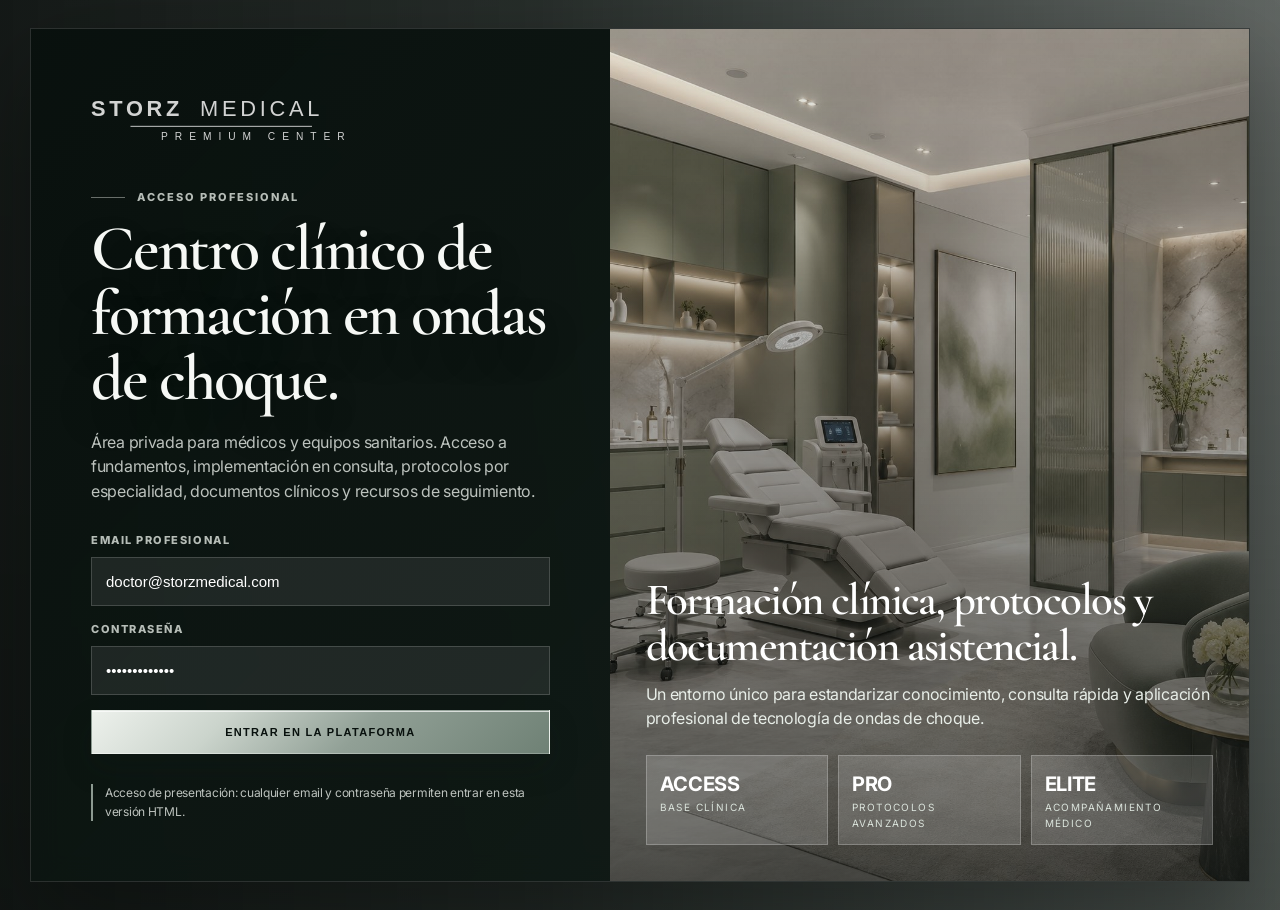
==== commit d9d0fba8: "home" ====
--- a/index.html
+++ b/index.html
@@ -7,7 +7,7 @@
 *{box-sizing:border-box}html{scroll-behavior:smooth}body{margin:0;background:var(--page);color:var(--text);font-family:Inter,system-ui,-apple-system,Segoe UI,Arial,sans-serif;line-height:1.55;letter-spacing:-.018em}a{color:inherit;text-decoration:none}img{max-width:100%;display:block}.container{width:min(var(--max),100%);margin:0 auto;padding:0 clamp(18px,3vw,46px)}.hidden{display:none!important}
 .btn{display:inline-flex;align-items:center;justify-content:center;gap:10px;min-height:44px;padding:12px 16px;border:1px solid rgba(73,88,78,.22);background:#fff;color:#17211b;font-size:11px;text-transform:uppercase;letter-spacing:.12em;font-weight:800;cursor:pointer;transition:.18s ease}.btn:hover{transform:translateY(-1px);box-shadow:0 10px 24px rgba(18,27,22,.09)}.btn.primary{background:linear-gradient(135deg,#eef0eb 0%,#c4cbc3 42%,#68786c 100%);border-color:transparent;color:#111814}.btn.dark{background:#111814;color:#fff;border-color:#111814}.btn.ghost{background:transparent}.tag,.micro{display:inline-flex;align-items:center;gap:7px;border:1px solid rgba(99,116,105,.18);background:#f2f4f0;color:#56655c;font-size:10px;text-transform:uppercase;letter-spacing:.13em;font-weight:800;padding:7px 9px}.micro{background:#fff;color:#66736b}.kicker,.eyebrow{font-size:11px;text-transform:uppercase;letter-spacing:.18em;color:#647469;font-weight:800;margin:0 0 10px}.eyebrow:before{content:"";width:34px;height:1px;background:#8d9a91;display:inline-block;margin-right:12px;vertical-align:middle}
 h1,h2,h3{color:var(--ink)}h1,h2{font-family:"Cormorant Garamond",Georgia,serif;font-weight:600;letter-spacing:-.035em;line-height:1.02;margin:0}.section h2{font-size:clamp(34px,3.7vw,52px)}.page-title{font-size:clamp(38px,4.5vw,64px)}p{margin:0;color:var(--muted)}
-.login-page{min-height:100vh;background:linear-gradient(135deg,#fbfcf8 0%,#eef1eb 52%,#d5ddd4 100%);padding:28px;display:grid;place-items:center}.login-frame{width:min(1220px,100%);min-height:690px;display:grid;grid-template-columns:.95fr 1.05fr;background:rgba(255,255,255,.86);border:1px solid rgba(95,112,101,.22);box-shadow:var(--shadow);overflow:hidden}.login-panel{padding:clamp(32px,5vw,60px);display:flex;flex-direction:column;justify-content:center}.login-logo{width:min(260px,70vw);margin-bottom:44px}.login-panel h1{font-size:clamp(42px,5vw,64px);max-width:560px;margin-bottom:18px}.login-panel p{max-width:570px}.login-form{display:grid;gap:15px;margin-top:28px;max-width:520px}.field{display:grid;gap:8px}.field label{font-size:11px;text-transform:uppercase;letter-spacing:.14em;font-weight:800;color:#617068}.field input{background:#fff;border:1px solid rgba(73,88,78,.22);padding:15px 14px;font-size:15px;outline:none;color:#111814}.field input:focus{border-color:#68786c;box-shadow:0 0 0 4px rgba(104,120,108,.12)}.login-note{font-size:12px;color:#6f7d75;border-left:2px solid #8d9a91;padding-left:12px;margin-top:15px}.login-visual{position:relative;min-height:520px;background:#d8ddd5;overflow:hidden}.login-visual:before{content:"";position:absolute;inset:0;background:linear-gradient(180deg,rgba(13,18,16,.03),rgba(13,18,16,.62)),url('https://images.unsplash.com/photo-1551076805-e1869033e561?auto=format&fit=crop&w=1900&q=82');background-size:cover;background-position:center}.login-visual-content{position:absolute;left:36px;right:36px;bottom:36px;color:#fff}.login-visual-content h2{font-size:clamp(30px,3.5vw,46px);color:#fff;margin:0 0 12px}.login-visual-content p{color:#e8eee8;max-width:620px}.access-strip{display:grid;grid-template-columns:repeat(3,1fr);gap:10px;margin-top:24px}.access-strip div{background:rgba(255,255,255,.16);border:1px solid rgba(255,255,255,.22);padding:13px}.access-strip strong{font-size:20px;display:block;color:#fff}.access-strip span{display:block;font-size:10px;text-transform:uppercase;letter-spacing:.14em;color:#dbe4dc}
+.login-page{min-height:100vh;background:linear-gradient(135deg,#fbfcf8 0%,#eef1eb 52%,#d5ddd4 100%);padding:28px;display:grid;place-items:center}.login-frame{width:min(1220px,100%);min-height:690px;display:grid;grid-template-columns:.95fr 1.05fr;background:rgba(255,255,255,.86);border:1px solid rgba(95,112,101,.22);box-shadow:var(--shadow);overflow:hidden}.login-panel{padding:clamp(32px,5vw,60px);display:flex;flex-direction:column;justify-content:center}.login-logo{width:min(260px,70vw);margin-bottom:44px}.login-panel h1{font-size:clamp(42px,5vw,64px);max-width:560px;margin-bottom:18px}.login-panel p{max-width:570px}.login-form{display:grid;gap:15px;margin-top:28px;max-width:520px}.field{display:grid;gap:8px}.field label{font-size:11px;text-transform:uppercase;letter-spacing:.14em;font-weight:800;color:#617068}.field input{background:#fff;border:1px solid rgba(73,88,78,.22);padding:15px 14px;font-size:15px;outline:none;color:#111814}.field input:focus{border-color:#68786c;box-shadow:0 0 0 4px rgba(104,120,108,.12)}.login-note{font-size:12px;color:#6f7d75;border-left:2px solid #8d9a91;padding-left:12px;margin-top:15px}.login-visual{position:relative;min-height:520px;background:#d8ddd5;overflow:hidden}.login-visual:before{content:"";position:absolute;inset:0;background:linear-gradient(180deg,rgba(13,18,16,.03),rgba(13,18,16,.62)),url('[data-uri]');background-size:cover;background-position:center}.login-visual-content{position:absolute;left:36px;right:36px;bottom:36px;color:#fff}.login-visual-content h2{font-size:clamp(30px,3.5vw,46px);color:#fff;margin:0 0 12px}.login-visual-content p{color:#e8eee8;max-width:620px}.access-strip{display:grid;grid-template-columns:repeat(3,1fr);gap:10px;margin-top:24px}.access-strip div{background:rgba(255,255,255,.16);border:1px solid rgba(255,255,255,.22);padding:13px}.access-strip strong{font-size:20px;display:block;color:#fff}.access-strip span{display:block;font-size:10px;text-transform:uppercase;letter-spacing:.14em;color:#dbe4dc}
 .topbar{position:sticky;top:0;z-index:50;background:rgba(255,255,255,.92);backdrop-filter:blur(18px);border-bottom:1px solid var(--line)}.nav{height:80px;display:flex;align-items:center;justify-content:space-between;gap:18px}.brand{display:flex;align-items:center;gap:13px;min-width:210px}.brand img.logo{width:188px}.brand-mark{width:38px;height:38px;border:1px solid rgba(104,120,108,.28);display:grid;place-items:center;background:linear-gradient(145deg,#fff,#cfd6cf 58%,#58685d);box-shadow:inset 0 0 14px rgba(255,255,255,.46)}.brand-mark img{width:22px}.navlinks{display:flex;align-items:center;gap:3px}.navlinks a{font-size:10.5px;text-transform:uppercase;letter-spacing:.11em;color:#445048;padding:12px 9px;border:1px solid transparent;font-weight:800}.navlinks a:hover,.navlinks a.active{border-color:rgba(104,120,108,.25);background:#f1f3ef}.nav-actions{display:flex;align-items:center;gap:8px}.menu-toggle{display:none;width:46px;height:46px;background:#fff;border:1px solid var(--line);font-size:24px;color:#111814}.mobile-panel{display:none}
 .hero-app{background:linear-gradient(180deg,#fff 0%,#f7f8f5 100%);border-bottom:1px solid var(--line);overflow:hidden}.hero-grid{display:grid;grid-template-columns:1.02fr .98fr;gap:clamp(28px,4vw,58px);align-items:center;padding-top:clamp(52px,6vw,82px);padding-bottom:clamp(52px,6vw,82px)}.hero-copy h1{font-size:clamp(42px,5.2vw,72px);max-width:820px}.hero-copy p{font-size:17px;max-width:720px;margin:22px 0 26px}.hero-actions{display:flex;flex-wrap:wrap;gap:12px}.hero-media{position:relative;min-height:480px;display:grid;align-items:end}.hero-media:before{content:"";position:absolute;inset:0;background:linear-gradient(180deg,rgba(17,24,20,.06),rgba(17,24,20,.48)),url('https://images.unsplash.com/photo-1519494026892-80bbd2d6fd0d?auto=format&fit=crop&w=1900&q=82');background-size:cover;background-position:center;border:1px solid rgba(73,88,78,.16);box-shadow:var(--shadow)}.brand-card{position:relative;margin:0 28px 28px;padding:22px;background:rgba(255,255,255,.84);border:1px solid rgba(73,88,78,.18);box-shadow:var(--shadow2);backdrop-filter:blur(10px)}.brand-card img{border:1px solid rgba(73,88,78,.15);margin-bottom:14px}.metric-row{display:grid;grid-template-columns:repeat(3,1fr);gap:10px}.metric{background:#f7f8f5;border:1px solid rgba(73,88,78,.12);padding:14px}.metric strong{display:block;font-size:24px;color:#111814}.metric span{display:block;font-size:10px;text-transform:uppercase;letter-spacing:.12em;color:#68766e;font-weight:800}.status-line{display:flex;flex-wrap:wrap;gap:9px;margin-top:24px}.pill{display:inline-flex;align-items:center;gap:8px;padding:9px 10px;background:#eef0eb;border:1px solid rgba(104,120,108,.16);font-size:10px;text-transform:uppercase;letter-spacing:.12em;font-weight:800;color:#526157}.pill:before{content:"";width:6px;height:6px;background:#68786c;border-radius:50%}
 .section{padding:clamp(58px,6vw,88px) 0}.section.white{background:#fff}.section.soft{background:#eef1ec}.section.deep{background:#111814;color:#eef2ed}.section.deep h2,.section.deep h3{color:#fff}.section.deep p{color:#c4cec6}.section-head{display:grid;grid-template-columns:1.08fr .92fr;gap:32px;align-items:end;margin-bottom:30px}.section-head p{max-width:760px}.grid{display:grid;gap:20px}.cols-2{grid-template-columns:repeat(2,minmax(0,1fr))}.cols-3{grid-template-columns:repeat(3,minmax(0,1fr))}.cols-4{grid-template-columns:repeat(4,minmax(0,1fr))}.auto-grid{grid-template-columns:repeat(auto-fit,minmax(245px,1fr))}.tile{position:relative;min-height:335px;overflow:hidden;border:1px solid rgba(73,88,78,.15);background:#111814;displa